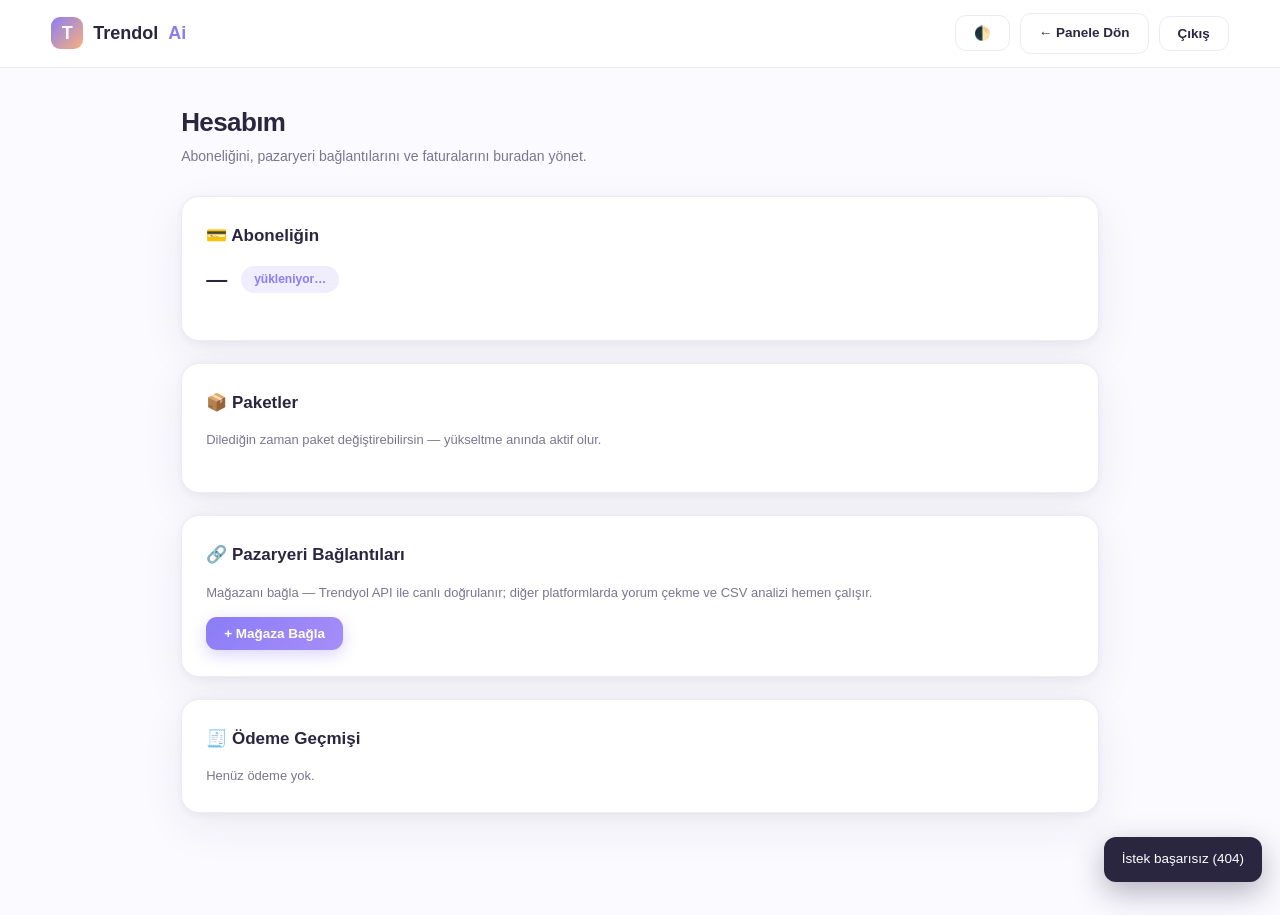
==== app/static/account.html @ 04e5316f "1.0.0 Demo" ====
<!DOCTYPE html>
<html lang="tr">
<head>
<meta charset="UTF-8">
<meta name="viewport" content="width=device-width, initial-scale=1">
<title>TrendolAi — Hesabım</title>
<script>
  (function () {
    const t = localStorage.getItem('theme') || (matchMedia('(prefers-color-scheme: dark)').matches ? 'dark' : 'light');
    document.documentElement.dataset.theme = t;
  })();
  function toggleTheme() {
    const h = document.documentElement;
    h.dataset.theme = h.dataset.theme === 'dark' ? 'light' : 'dark';
    localStorage.setItem('theme', h.dataset.theme);
  }
</script>
<style>
  :root {
    --ink: #2b2640; --muted: #7b7690; --lilac: #8b7cf6; --lilac-soft: #f0edfe;
    --peach: #f9b17c; --peach-soft: #fdf1e7; --sky-soft: #eaf4fd; --rose-soft: #fdeaf1;
    --border: #edeaf5; --ok: #2f9e6e;
    --bg: #fbfaff; --card: #ffffff; --card2: #faf9ff; --line-soft: #f5f3fb;
    --navbg: rgba(255,255,255,.9);
    --shadow: 0 2px 8px rgba(43,38,64,.05), 0 14px 44px rgba(43,38,64,.07);
  }
  html[data-theme="dark"] {
    --ink: #ebe8f7; --muted: #9a94b8; --lilac: #9d8ffa; --lilac-soft: #2b2547;
    --peach: #f9b17c; --peach-soft: #38291e; --sky-soft: #1c2a3a; --rose-soft: #35202c;
    --border: #2d2749; --ok: #4ec78f;
    --bg: #131020; --card: #1c1832; --card2: #221d3c; --line-soft: #262041;
    --navbg: rgba(19,16,32,.9);
    --shadow: 0 2px 8px rgba(0,0,0,.25), 0 14px 44px rgba(0,0,0,.35);
  }
  * { box-sizing: border-box; margin: 0; padding: 0; }
  body { font-family: -apple-system, "Segoe UI", Roboto, "Helvetica Neue", sans-serif; background: var(--bg); color: var(--ink); line-height: 1.55; }
  nav {
    position: sticky; top: 0; z-index: 40; display: flex; align-items: center; gap: 18px;
    padding: 13px 4vw; background: var(--navbg); backdrop-filter: blur(12px); border-bottom: 1px solid var(--border);
  }
  .brand { display: flex; align-items: center; gap: 10px; font-weight: 800; font-size: 18px; text-decoration: none; color: var(--ink); }
  .brand .mark { width: 32px; height: 32px; border-radius: 9px; background: linear-gradient(135deg, var(--lilac), var(--peach)); display: flex; align-items: center; justify-content: center; color: #fff; font-weight: 900; }
  .brand em { font-style: normal; color: var(--lilac); }
  nav .sp { margin-left: auto; display: flex; gap: 10px; align-items: center; }
  .btn {
    display: inline-block; border: 0; cursor: pointer; text-decoration: none; text-align: center;
    border-radius: 11px; font-weight: 700; font-size: 13.5px; padding: 9px 18px; transition: transform .2s, box-shadow .2s;
  }
  .btn:hover { transform: scale(1.04); }
  .btn.primary { background: linear-gradient(135deg, var(--lilac), #a58ef8); color: #fff; box-shadow: 0 5px 16px rgba(139,124,246,.32); }
  .btn.ghost { background: var(--card); color: var(--ink); border: 1.5px solid var(--border); }
  .btn.danger { background: var(--card); color: #c0355f; border: 1.5px solid #f3cede; }
  .btn.sm { padding: 6px 13px; font-size: 12.5px; border-radius: 9px; }
  .btn:disabled { opacity: .55; cursor: default; transform: none !important; }
  .wrap { max-width: 1020px; margin: 0 auto; padding: 34px 4vw 80px; }
  h1 { font-size: 26px; letter-spacing: -.6px; margin-bottom: 4px; }
  .lead { color: var(--muted); font-size: 14px; margin-bottom: 28px; }
  .card { background: var(--card); border: 1px solid var(--border); border-radius: 18px; padding: 26px 24px; box-shadow: var(--shadow); margin-bottom: 22px; }
  .card h2 { font-size: 17px; margin-bottom: 14px; display: flex; align-items: center; gap: 8px; }
  .muted { color: var(--muted); font-size: 13px; }
  /* mevcut plan */
  .planbar { display: flex; align-items: center; gap: 14px; flex-wrap: wrap; }
  .planname { font-size: 21px; font-weight: 800; }
  .pill { border-radius: 999px; padding: 4px 13px; font-size: 12px; font-weight: 700; background: var(--lilac-soft); color: var(--lilac); }
  .pill.warn { background: var(--peach-soft); color: #c07a33; }
  .usage { margin-top: 18px; display: grid; grid-template-columns: repeat(auto-fill, minmax(200px, 1fr)); gap: 14px; }
  .u { background: var(--card2); border: 1px solid var(--border); border-radius: 13px; padding: 12px 14px; }
  .u .lbl { font-size: 12px; font-weight: 700; color: var(--muted); }
  .u .val { font-size: 15px; font-weight: 800; margin: 2px 0 7px; }
  .bar { height: 7px; border-radius: 99px; background: var(--lilac-soft); overflow: hidden; }
  .bar i { display: block; height: 100%; border-radius: 99px; background: linear-gradient(90deg, var(--lilac), var(--peach)); }
  /* plan grid */
  .plans { display: grid; grid-template-columns: repeat(auto-fit, minmax(210px, 1fr)); gap: 14px; }
  .plan { border: 1.5px solid var(--border); border-radius: 15px; padding: 20px 17px; display: flex; flex-direction: column; background: var(--card); position: relative; }
  .plan.hot { border-color: var(--lilac); }
  .plan.hot::before { content: "En popüler"; position: absolute; top: -11px; left: 14px; background: linear-gradient(135deg, var(--lilac), #a58ef8); color: #fff; font-size: 10.5px; font-weight: 700; padding: 3px 12px; border-radius: 999px; }
  .plan h3 { font-size: 14.5px; }
  .plan .price { font-size: 25px; font-weight: 800; margin: 6px 0 0; }
  .plan .per { font-size: 11.5px; color: var(--muted); margin-bottom: 12px; }
  .plan ul { list-style: none; flex: 1; margin-bottom: 14px; }
  .plan li { font-size: 12.3px; color: var(--muted); padding: 3.5px 0; display: flex; gap: 6px; }
  .plan li::before { content: "✓"; color: var(--lilac); font-weight: 800; }
  /* bağlantılar */
  .conn { display: flex; align-items: center; gap: 14px; border: 1px solid var(--border); border-radius: 14px; padding: 14px 16px; margin-bottom: 10px; flex-wrap: wrap; }
  .conn .logo { width: 40px; height: 40px; border-radius: 11px; display: flex; align-items: center; justify-content: center; font-weight: 900; font-size: 16px; color: #fff; }
  .conn .nm { font-weight: 800; font-size: 14.5px; }
  .conn .st { font-size: 12px; font-weight: 700; }
  .st.active { color: var(--ok); } .st.error { color: #c0355f; } .st.unverified { color: #c07a33; }
  .conn .acts { margin-left: auto; display: flex; gap: 8px; }
  label { display: block; font-size: 12.5px; font-weight: 700; margin: 12px 0 5px; }
  input, select { width: 100%; padding: 10px 13px; border: 1.5px solid var(--border); border-radius: 10px; font-size: 14px; outline: none; background: var(--card2); color: var(--ink); }
  input:focus, select:focus { border-color: var(--lilac); }
  table { width: 100%; border-collapse: collapse; font-size: 13px; }
  th { text-align: left; color: var(--muted); font-size: 11.5px; text-transform: uppercase; letter-spacing: .4px; padding: 8px 10px; border-bottom: 1px solid var(--border); }
  td { padding: 10px; border-bottom: 1px solid var(--line-soft); }
  /* modal */
  .overlay { position: fixed; inset: 0; background: rgba(43,38,64,.4); backdrop-filter: blur(3px); display: none; align-items: center; justify-content: center; z-index: 100; padding: 4vw; }
  .overlay.on { display: flex; }
  .modal { width: min(430px, 94vw); background: var(--card); border-radius: 20px; padding: 28px 26px; box-shadow: 0 24px 80px rgba(43,38,64,.3); max-height: 90vh; overflow: auto; }
  .modal h2 { font-size: 18px; margin-bottom: 4px; }
  .row2 { display: grid; grid-template-columns: 1fr 1fr; gap: 12px; }
  .note { background: var(--sky-soft); border-radius: 10px; padding: 10px 13px; font-size: 12.5px; margin-top: 14px; }
  .err { display: none; background: var(--rose-soft); color: #b3305f; border-radius: 10px; padding: 10px 13px; font-size: 13px; margin-top: 12px; }
  #toasts { position: fixed; right: 18px; bottom: 18px; display: flex; flex-direction: column; gap: 10px; z-index: 200; }
  .toast { background: #2b2640; color: #fff; border-radius: 12px; padding: 12px 18px; font-size: 13.5px; box-shadow: 0 10px 30px rgba(43,38,64,.35); max-width: 340px; }
  .toast.ok { background: #226649; }
</style>
</head>
<body>

<nav>
  <a href="/" class="brand"><span class="mark">T</span>Trendol<em>Ai</em></a>
  <div class="sp">
    <button class="btn ghost" onclick="toggleTheme()" title="Tema değiştir">🌓</button>
    <a class="btn ghost" href="/panel">← Panele Dön</a>
    <button class="btn ghost" onclick="logout()">Çıkış</button>
  </div>
</nav>

<div class="wrap">
  <h1 id="hello">Hesabım</h1>
  <p class="lead" id="helloSub">Aboneliğini, pazaryeri bağlantılarını ve faturalarını buradan yönet.</p>

  <div class="card" id="subCard">
    <h2>💳 Aboneliğin</h2>
    <div class="planbar">
      <span class="planname" id="curPlanName">—</span>
      <span class="pill" id="curPlanPill">yükleniyor…</span>
      <span class="muted" id="renewInfo"></span>
      <span style="margin-left:auto"><button class="btn danger sm" id="cancelBtn" style="display:none" onclick="cancelSub()">Aboneliği İptal Et</button></span>
    </div>
    <div class="usage" id="usage"></div>
  </div>

  <div class="card">
    <h2>📦 Paketler</h2>
    <p class="muted" style="margin-bottom:16px">Dilediğin zaman paket değiştirebilirsin — yükseltme anında aktif olur.</p>
    <div class="plans" id="planGrid"></div>
  </div>

  <div class="card">
    <h2>🔗 Pazaryeri Bağlantıları</h2>
    <p class="muted" style="margin-bottom:14px">Mağazanı bağla — Trendyol API ile canlı doğrulanır; diğer platformlarda yorum çekme ve CSV analizi hemen çalışır.</p>
    <div id="connList"></div>
    <button class="btn primary" onclick="openConnModal()">+ Mağaza Bağla</button>
  </div>

  <div class="card">
    <h2>🧾 Ödeme Geçmişi</h2>
    <div id="invoiceWrap"><p class="muted">Henüz ödeme yok.</p></div>
  </div>
</div>

<!-- Ödeme modalı -->
<div class="overlay" id="payOverlay">
  <div class="modal">
    <h2 id="payTitle">Pakete Geç</h2>
    <p class="muted" id="paySub"></p>
    <label>Kart üzerindeki isim</label>
    <input id="c_holder" placeholder="AD SOYAD">
    <label>Kart numarası</label>
    <input id="c_number" placeholder="4242 4242 4242 4242" inputmode="numeric" maxlength="23">
    <div class="row2">
      <div><label>Son kullanma (AA/YY)</label><input id="c_exp" placeholder="12/28" maxlength="5"></div>
      <div><label>CVC</label><input id="c_cvc" placeholder="123" maxlength="4" inputmode="numeric"></div>
    </div>
    <div class="note">🔒 Demo ödeme modu: kart doğrulanır ama gerçek para çekilmez. Canlıya geçerken iyzico/Stripe anahtarı bağlanır. Test kartı: 4242 4242 4242 4242</div>
    <div class="err" id="payErr"></div>
    <div style="display:flex; gap:10px; margin-top:18px">
      <button class="btn primary" style="flex:1" id="payBtn" onclick="doCheckout()">Ödemeyi Tamamla</button>
      <button class="btn ghost" onclick="closePay()">Vazgeç</button>
    </div>
  </div>
</div>

<!-- Bağlantı modalı -->
<div class="overlay" id="connOverlay">
  <div class="modal">
    <h2 id="connTitle">Mağaza Bağla</h2>
    <p class="muted">Platformu seç ve entegrasyon bilgilerini gir.</p>
    <label>Platform</label>
    <select id="connPlatform" onchange="renderConnFields()"></select>
    <label>Mağaza etiketi <span style="font-weight:400;color:var(--muted)">(isteğe bağlı)</span></label>
    <input id="connLabel" placeholder="Örn: Ana mağazam">
    <div id="connFields"></div>
    <div class="err" id="connErr"></div>
    <div style="display:flex; gap:10px; margin-top:18px">
      <button class="btn primary" style="flex:1" id="connSaveBtn" onclick="saveConn()">Kaydet ve Doğrula</button>
      <button class="btn ghost" onclick="$('connOverlay').classList.remove('on')">Vazgeç</button>
    </div>
  </div>
</div>

<div id="toasts"></div>

<script>
const $ = id => document.getElementById(id);
function toast(msg, ok = false) {
  const t = document.createElement('div');
  t.className = 'toast' + (ok ? ' ok' : '');
  t.textContent = msg;
  $('toasts').appendChild(t);
  setTimeout(() => t.remove(), 7000);
}
async function api(url, opts) {
  const r = await fetch(url, opts);
  if (r.status === 401) { location.href = '/auth?next=' + encodeURIComponent(location.pathname + location.search); throw new Error('Oturum gerekli'); }
  const data = await r.json().catch(() => ({}));
  if (!r.ok) throw new Error(data.detail || 'İstek başarısız (' + r.status + ')');
  return data;
}
async function logout() { await fetch('/api/auth/logout', { method: 'POST' }); location.href = '/'; }

const METRICS = {
  ai_listing: 'AI ürün ilanı', review_scrape: 'Yorum çekme', insight: 'AI içgörü',
  image_gen: 'Satış görseli', stores: 'Mağaza bağlantısı', ai_answer: 'AI soru cevabı',
};
const PLATFORM_COLORS = { trendyol: '#f27a1a', hepsiburada: '#ff6000', n11: '#5d3ebc', amazon: '#232f3e' };

let me = null, plansData = null, platforms = [], editingConnId = null, checkoutPlan = null;

async function load() {
  me = await api('/api/auth/me');
  $('hello').textContent = 'Merhaba' + (me.full_name ? ', ' + me.full_name.split(' ')[0] : '') + ' 👋';
  $('helloSub').textContent = me.email + (me.company ? ' · ' + me.company : '') + ' — aboneliğini, bağlantılarını ve faturalarını buradan yönet.';
  await Promise.all([loadSub(), loadPlans(), loadConns(), loadInvoices()]);
  const want = new URLSearchParams(location.search).get('checkout');
  if (want && want !== me.plan) openPay(want);
}

async function loadSub() {
  const s = await api('/api/billing/subscription');
  $('curPlanName').textContent = s.plan.name;
  const sub = s.subscription;
  $('curPlanPill').textContent = s.plan.price > 0 ? '₺' + s.plan.price + '/ay' : 'ücretsiz';
  $('cancelBtn').style.display = (sub.plan !== 'free' && sub.status === 'active') ? '' : 'none';
  if (sub.status === 'canceled') {
    $('curPlanPill').className = 'pill warn';
    $('curPlanPill').textContent = 'iptal edildi';
  }
  $('renewInfo').textContent = sub.renews_at
    ? (sub.status === 'canceled' ? 'Şu tarihe kadar aktif: ' : 'Yenileme: ') + new Date(sub.renews_at * 1000).toLocaleDateString('tr-TR')
    : '';
  const u = s.usage || {};
  $('usage').innerHTML = Object.entries(s.limits).map(([k, lim]) => {
    const used = u[k] || 0;
    const pct = lim === -1 ? 0 : Math.min(100, Math.round(used / lim * 100));
    return '<div class="u"><div class="lbl">' + (METRICS[k] || k) + '</div>' +
      '<div class="val">' + used + ' / ' + (lim === -1 ? '∞' : lim) + '</div>' +
      '<div class="bar"><i style="width:' + (lim === -1 ? 4 : pct) + '%"></i></div></div>';
  }).join('');
}

async function loadPlans() {
  plansData = await api('/api/billing/plans');
  $('planGrid').innerHTML = plansData.plans.map(p => {
    const cur = me.plan === p.key;
    return '<div class="plan' + (p.popular ? ' hot' : '') + '">' +
      '<h3>' + p.name + '</h3>' +
      '<div class="price">' + (p.price ? '₺' + p.price : 'Ücretsiz') + '</div>' +
      '<div class="per">' + (p.price ? 'aylık' : p.tagline) + '</div>' +
      '<ul>' + p.bullets.map(b => '<li>' + b + '</li>').join('') + '</ul>' +
      (cur
        ? '<button class="btn ghost" disabled>Mevcut paketin</button>'
        : '<button class="btn ' + (p.popular ? 'primary' : 'ghost') + '" onclick="openPay(\'' + p.key + '\')">' +
          (p.price ? 'Bu Pakete Geç' : 'Ücretsize Dön') + '</button>') +
      '</div>';
  }).join('');
}

function openPay(planKey) {
  const p = plansData.plans.find(x => x.key === planKey);
  if (!p) return;
  checkoutPlan = planKey;
  if (planKey === 'free') { doCheckout(); return; }
  $('payTitle').textContent = p.name + ' paketine geç';
  $('paySub').textContent = '₺' + p.price + '/ay — ' + p.tagline;
  $('payErr').style.display = 'none';
  $('payOverlay').classList.add('on');
}
function closePay() { $('payOverlay').classList.remove('on'); }

$('c_number').addEventListener('input', e => {
  e.target.value = e.target.value.replace(/[^\d]/g, '').slice(0, 19).replace(/(\d{4})(?=\d)/g, '$1 ');
});
$('c_exp').addEventListener('input', e => {
  let v = e.target.value.replace(/[^\d]/g, '').slice(0, 4);
  e.target.value = v.length > 2 ? v.slice(0, 2) + '/' + v.slice(2) : v;
});

async function doCheckout() {
  const body = { plan: checkoutPlan };
  if (checkoutPlan !== 'free') {
    const [mm, yy] = $('c_exp').value.split('/');
    body.card = {
      number: $('c_number').value, holder: $('c_holder').value,
      exp_month: parseInt(mm || '0', 10), exp_year: 2000 + parseInt(yy || '0', 10),
      cvc: $('c_cvc').value,
    };
  }
  $('payBtn') && ($('payBtn').disabled = true);
  try {
    const r = await api('/api/billing/checkout', {
      method: 'POST', headers: { 'Content-Type': 'application/json' }, body: JSON.stringify(body),
    });
    closePay();
    toast(r.message, true);
    me = await api('/api/auth/me');
    history.replaceState(null, '', '/account');
    await Promise.all([loadSub(), loadPlans(), loadInvoices()]);
  } catch (e) {
    if ($('payOverlay').classList.contains('on')) { $('payErr').textContent = e.message; $('payErr').style.display = 'block'; }
    else toast(e.message);
  } finally { $('payBtn').disabled = false; }
}

async function cancelSub() {
  if (!confirm('Aboneliği iptal etmek istediğine emin misin? Dönem sonuna kadar paketin aktif kalır.')) return;
  try { const r = await api('/api/billing/cancel', { method: 'POST' }); toast(r.message, true); await loadSub(); }
  catch (e) { toast(e.message); }
}

// ---- bağlantılar ----
async function loadConns() {
  const [conns, plats] = await Promise.all([api('/api/connections'), platforms.length ? platforms : api('/api/connections/platforms')]);
  platforms = plats;
  $('connList').innerHTML = conns.length ? conns.map(c => {
    const stTxt = { active: '● bağlı', error: '● hata', unverified: '● doğrulanmadı' }[c.status] || c.status;
    return '<div class="conn">' +
      '<div class="logo" style="background:' + (PLATFORM_COLORS[c.platform] || '#8b7cf6') + '">' + c.platform_name[0] + '</div>' +
      '<div><div class="nm">' + c.platform_name + (c.label ? ' · ' + c.label : '') + '</div>' +
      '<div class="st ' + c.status + '">' + stTxt + '</div>' +
      '<div class="muted" style="font-size:11.5px">' + c.capabilities.join(' · ') + '</div></div>' +
      '<div class="acts">' +
      '<button class="btn ghost sm" onclick="testConn(\'' + c.id + '\')">Test Et</button>' +
      '<button class="btn ghost sm" onclick="openConnModal(\'' + c.id + '\')">Düzenle</button>' +
      '<button class="btn danger sm" onclick="delConn(\'' + c.id + '\')">Sil</button>' +
      '</div></div>';
  }).join('') : '<p class="muted" style="margin-bottom:12px">Henüz bağlı mağaza yok.</p>';
  window._conns = conns;
}

function openConnModal(id) {
  editingConnId = id || null;
  $('connErr').style.display = 'none';
  $('connTitle').textContent = id ? 'Bağlantıyı Düzenle' : 'Mağaza Bağla';
  const cur = id ? window._conns.find(c => c.id === id) : null;
  $('connPlatform').innerHTML = platforms.map(p =>
    '<option value="' + p.key + '"' + (cur && cur.platform === p.key ? ' selected' : '') + '>' + p.name + '</option>').join('');
  $('connPlatform').disabled = !!id;
  $('connLabel').value = cur ? cur.label : '';
  renderConnFields(cur);
  $('connOverlay').classList.add('on');
}

function renderConnFields(cur) {
  const key = $('connPlatform').value;
  const p = platforms.find(x => x.key === key);
  cur = cur && cur.platform === key ? cur : (editingConnId ? window._conns.find(c => c.id === editingConnId) : null);
  $('connFields').innerHTML = p.fields.map(f =>
    '<label>' + f.label + (f.required ? '' : ' <span style="font-weight:400;color:var(--muted)">(isteğe bağlı)</span>') + '</label>' +
    '<input data-credkey="' + f.key + '" value="' + ((cur && cur.credentials[f.key]) || '') + '"' +
    (f.key === 'env' ? ' placeholder="prod"' : '') + '>').join('');
}

async function saveConn() {
  const creds = {};
  document.querySelectorAll('#connFields input').forEach(i => { creds[i.dataset.credkey] = i.value.trim(); });
  const body = { platform: $('connPlatform').value, label: $('connLabel').value, credentials: creds };
  $('connSaveBtn').disabled = true;
  try {
    const r = await api(editingConnId ? '/api/connections/' + editingConnId : '/api/connections', {
      method: editingConnId ? 'PUT' : 'POST',
      headers: { 'Content-Type': 'application/json' }, body: JSON.stringify(body),
    });
    $('connOverlay').classList.remove('on');
    toast(r.message, r.connection.status === 'active');
    await loadConns();
  } catch (e) { $('connErr').textContent = e.message; $('connErr').style.display = 'block'; }
  finally { $('connSaveBtn').disabled = false; }
}

async function testConn(id) {
  try { const r = await api('/api/connections/' + id + '/test', { method: 'POST' }); toast(r.message, r.status === 'active'); await loadConns(); }
  catch (e) { toast(e.message); }
}
async function delConn(id) {
  if (!confirm('Bu mağaza bağlantısını silmek istediğine emin misin?')) return;
  try { await api('/api/connections/' + id, { method: 'DELETE' }); toast('Bağlantı silindi.', true); await loadConns(); }
  catch (e) { toast(e.message); }
}

async function loadInvoices() {
  const inv = await api('/api/billing/invoices');
  if (!inv.length) return;
  $('invoiceWrap').innerHTML = '<table><tr><th>Tarih</th><th>Paket</th><th>Tutar</th><th>Kart</th><th>Durum</th></tr>' +
    inv.map(i => '<tr><td>' + new Date(i.created_at * 1000).toLocaleDateString('tr-TR') + '</td>' +
      '<td>' + i.plan_name + '</td><td>₺' + i.amount + '</td>' +
      '<td>**** ' + i.card_last4 + '</td><td>' + (i.status === 'paid' ? '✅ ödendi' : i.status) +
      (i.provider === 'demo' ? ' <span class="muted">(demo)</span>' : '') + '</td></tr>').join('') + '</table>';
}

load().catch(e => toast(e.message));
</script>
</body>
</html>
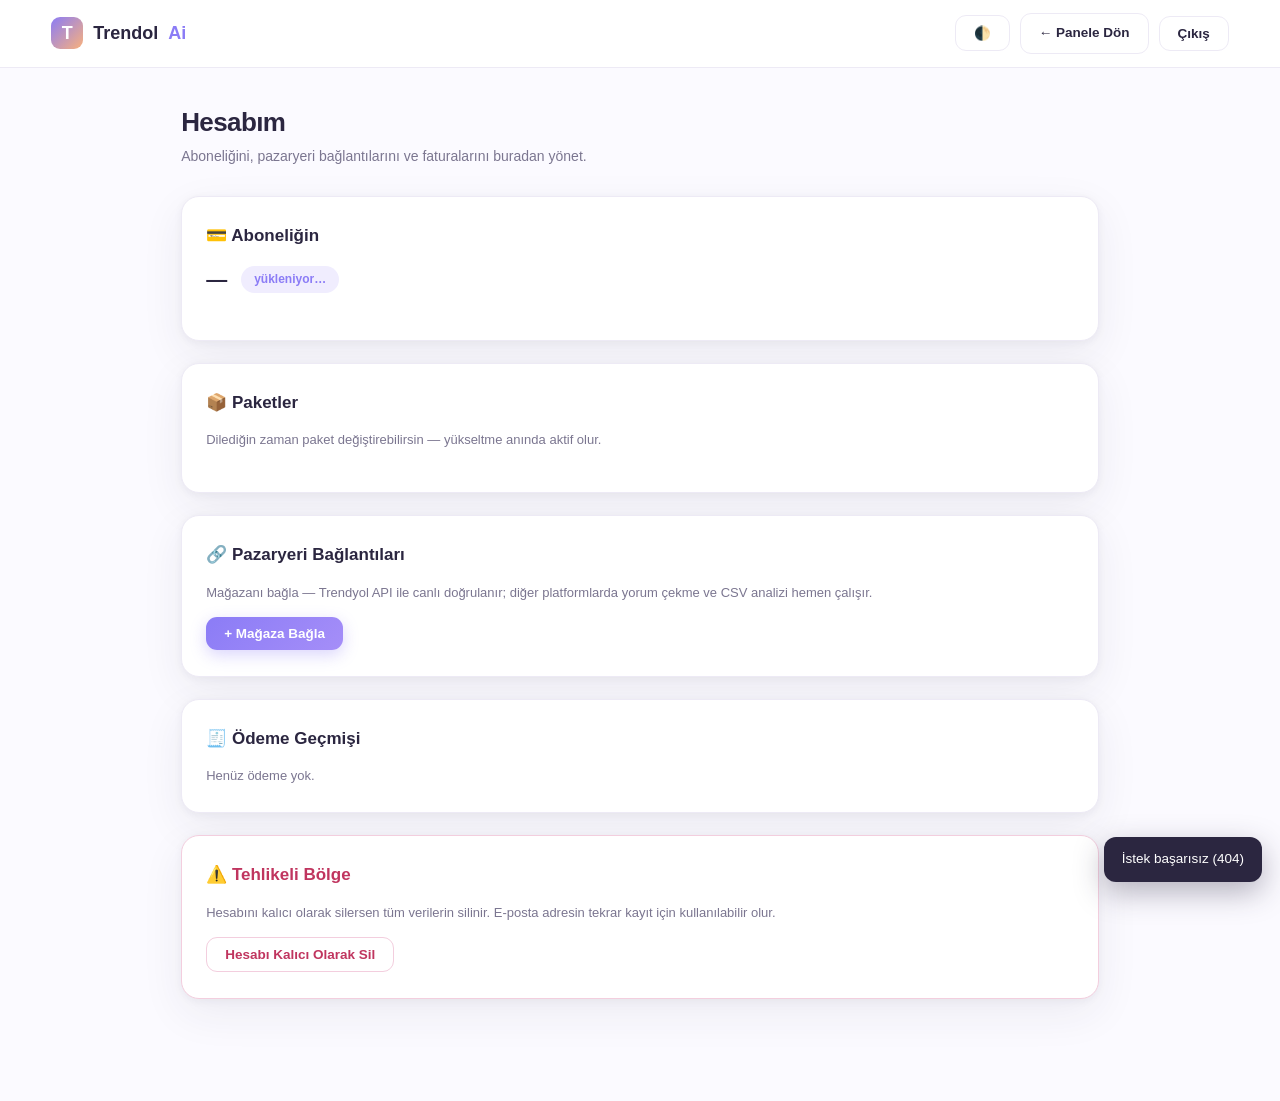
==== commit 6b256e69: "E-posta doğrulama, destek, depo ve çoklu fotoğraf AI ilanı. 5 haneli e-posta kodu, destek formu, 6 f" ====
--- a/app/static/account.html
+++ b/app/static/account.html
@@ -149,6 +149,12 @@
     <h2>🧾 Ödeme Geçmişi</h2>
     <div id="invoiceWrap"><p class="muted">Henüz ödeme yok.</p></div>
   </div>
+
+  <div class="card" style="border-color:#f3cede">
+    <h2 style="color:#c0355f">⚠️ Tehlikeli Bölge</h2>
+    <p class="muted" style="margin-bottom:14px">Hesabını kalıcı olarak silersen tüm verilerin silinir. E-posta adresin tekrar kayıt için kullanılabilir olur.</p>
+    <button class="btn danger" onclick="openDeleteStep1()">Hesabı Kalıcı Olarak Sil</button>
+  </div>
 </div>
 
 <!-- Ödeme modalı -->
@@ -193,6 +199,8 @@
 
 <div id="toasts"></div>
 
+<div class="overlay" id="delOverlay"><div class="modal" id="delModal"></div></div>
+
 <script>
 const $ = id => document.getElementById(id);
 function toast(msg, ok = false) {
@@ -206,6 +214,7 @@
   const r = await fetch(url, opts);
   if (r.status === 401) { location.href = '/auth?next=' + encodeURIComponent(location.pathname + location.search); throw new Error('Oturum gerekli'); }
   const data = await r.json().catch(() => ({}));
+  if (r.status === 403 && data.code === 'email_not_verified') { location.href = '/auth/verify-pending'; throw new Error('E-posta doğrulaması gerekli'); }
   if (!r.ok) throw new Error(data.detail || 'İstek başarısız (' + r.status + ')');
   return data;
 }
@@ -221,6 +230,7 @@
 
 async function load() {
   me = await api('/api/auth/me');
+  if (!me.email_verified) { location.href = '/auth/verify-pending'; return; }
   $('hello').textContent = 'Merhaba' + (me.full_name ? ', ' + me.full_name.split(' ')[0] : '') + ' 👋';
   $('helloSub').textContent = me.email + (me.company ? ' · ' + me.company : '') + ' — aboneliğini, bağlantılarını ve faturalarını buradan yönet.';
   await Promise.all([loadSub(), loadPlans(), loadConns(), loadInvoices()]);
@@ -401,6 +411,25 @@
 }
 
 load().catch(e => toast(e.message));
+
+function openDeleteStep1() {
+  $('delModal').innerHTML = '<h2>Hesabı silmek istiyor musun?</h2><p class="muted">Bu işlem geri alınamaz. E-posta adresin tekrar kayıt için kullanılabilir olur.</p><div style="display:flex;gap:10px;margin-top:18px"><button class="btn danger" style="flex:1" onclick="openDeleteStep2()">Evet, devam et</button><button class="btn ghost" onclick="closeDelete()">Vazgeç</button></div>';
+  $('delOverlay').classList.add('on');
+}
+function openDeleteStep2() {
+  $('delModal').innerHTML = '<h2>Son onay</h2><p class="muted">Parolanı gir ve <strong>HESABIMI SIL</strong> yaz.</p><label>Parola</label><input type="password" id="delPass"><label>Onay (HESABIMI SIL)</label><input type="text" id="delConfirm" placeholder="HESABIMI SIL"><div class="err" id="delErr"></div><div style="display:flex;gap:10px;margin-top:18px"><button class="btn danger" style="flex:1" id="delBtn" onclick="doDeleteAccount()">Hesabı Kalıcı Sil</button><button class="btn ghost" onclick="closeDelete()">Vazgeç</button></div>';
+}
+function closeDelete() { $('delOverlay').classList.remove('on'); }
+async function doDeleteAccount() {
+  $('delErr').style.display = 'none'; $('delBtn').disabled = true;
+  try {
+    const r = await fetch('/api/auth/delete-account', { method: 'POST', headers: { 'Content-Type': 'application/json' }, body: JSON.stringify({ password: $('delPass').value, confirm: $('delConfirm').value.trim() }) });
+    const data = await r.json().catch(() => ({}));
+    if (!r.ok) throw new Error(data.detail || 'Silinemedi');
+    toast(data.message || 'Hesap silindi.', true);
+    setTimeout(() => location.href = '/auth?mode=register', 1200);
+  } catch (e) { $('delErr').textContent = e.message; $('delErr').style.display = 'block'; $('delBtn').disabled = false; }
+}
 </script>
 </body>
 </html>
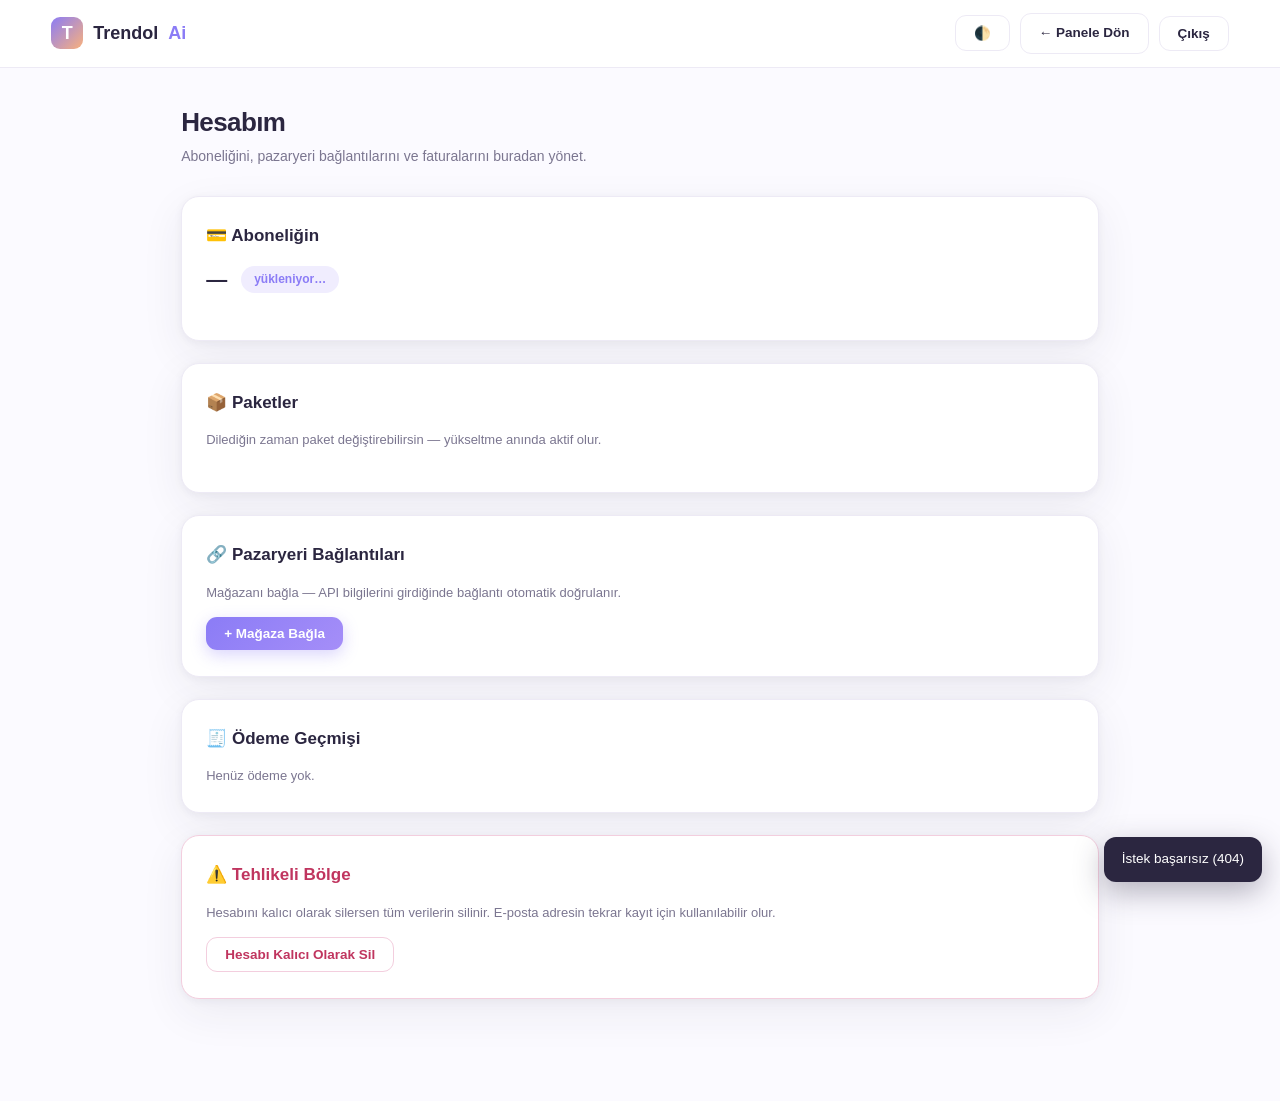
==== commit d2136edf: "hata duzeltmeleri" ====
--- a/app/static/account.html
+++ b/app/static/account.html
@@ -140,7 +140,7 @@
 
   <div class="card">
     <h2>🔗 Pazaryeri Bağlantıları</h2>
-    <p class="muted" style="margin-bottom:14px">Mağazanı bağla — Trendyol API ile canlı doğrulanır; diğer platformlarda yorum çekme ve CSV analizi hemen çalışır.</p>
+    <p class="muted" style="margin-bottom:14px">Mağazanı bağla — API bilgilerini girdiğinde bağlantı otomatik doğrulanır.</p>
     <div id="connList"></div>
     <button class="btn primary" onclick="openConnModal()">+ Mağaza Bağla</button>
   </div>
@@ -170,7 +170,7 @@
       <div><label>Son kullanma (AA/YY)</label><input id="c_exp" placeholder="12/28" maxlength="5"></div>
       <div><label>CVC</label><input id="c_cvc" placeholder="123" maxlength="4" inputmode="numeric"></div>
     </div>
-    <div class="note">🔒 Demo ödeme modu: kart doğrulanır ama gerçek para çekilmez. Canlıya geçerken iyzico/Stripe anahtarı bağlanır. Test kartı: 4242 4242 4242 4242</div>
+    <div class="note">🔒 Deneme ödeme modu: kart bilgileriniz doğrulanır ama gerçek tahsilat yapılmaz. Güvenli ödeme altyapısı canlıya geçişte devreye alınır. Test kartı: 4242 4242 4242 4242</div>
     <div class="err" id="payErr"></div>
     <div style="display:flex; gap:10px; margin-top:18px">
       <button class="btn primary" style="flex:1" id="payBtn" onclick="doCheckout()">Ödemeyi Tamamla</button>
@@ -203,6 +203,8 @@
 
 <script>
 const $ = id => document.getElementById(id);
+function esc(s) { const d = document.createElement('div'); d.textContent = s == null ? '' : String(s); return d.innerHTML; }
+function escAttr(s) { return esc(s).replace(/"/g, '&quot;'); }
 function toast(msg, ok = false) {
   const t = document.createElement('div');
   t.className = 'toast' + (ok ? ' ok' : '');
@@ -335,12 +337,12 @@
   const [conns, plats] = await Promise.all([api('/api/connections'), platforms.length ? platforms : api('/api/connections/platforms')]);
   platforms = plats;
   $('connList').innerHTML = conns.length ? conns.map(c => {
-    const stTxt = { active: '● bağlı', error: '● hata', unverified: '● doğrulanmadı' }[c.status] || c.status;
+    const stTxt = { active: '● bağlı', error: '● hata', unverified: '● doğrulanmadı' }[c.status] || esc(c.status);
     return '<div class="conn">' +
-      '<div class="logo" style="background:' + (PLATFORM_COLORS[c.platform] || '#8b7cf6') + '">' + c.platform_name[0] + '</div>' +
-      '<div><div class="nm">' + c.platform_name + (c.label ? ' · ' + c.label : '') + '</div>' +
-      '<div class="st ' + c.status + '">' + stTxt + '</div>' +
-      '<div class="muted" style="font-size:11.5px">' + c.capabilities.join(' · ') + '</div></div>' +
+      '<div class="logo" style="background:' + (PLATFORM_COLORS[c.platform] || '#8b7cf6') + '">' + esc((c.platform_name || '?')[0]) + '</div>' +
+      '<div><div class="nm">' + esc(c.platform_name) + (c.label ? ' · ' + esc(c.label) : '') + '</div>' +
+      '<div class="st ' + esc(c.status) + '">' + stTxt + '</div>' +
+      '<div class="muted" style="font-size:11.5px">' + (c.capabilities || []).map(esc).join(' · ') + '</div></div>' +
       '<div class="acts">' +
       '<button class="btn ghost sm" onclick="testConn(\'' + c.id + '\')">Test Et</button>' +
       '<button class="btn ghost sm" onclick="openConnModal(\'' + c.id + '\')">Düzenle</button>' +
@@ -366,16 +368,33 @@
 function renderConnFields(cur) {
   const key = $('connPlatform').value;
   const p = platforms.find(x => x.key === key);
-  cur = cur && cur.platform === key ? cur : (editingConnId ? window._conns.find(c => c.id === editingConnId) : null);
-  $('connFields').innerHTML = p.fields.map(f =>
-    '<label>' + f.label + (f.required ? '' : ' <span style="font-weight:400;color:var(--muted)">(isteğe bağlı)</span>') + '</label>' +
-    '<input data-credkey="' + f.key + '" value="' + ((cur && cur.credentials[f.key]) || '') + '"' +
-    (f.key === 'env' ? ' placeholder="prod"' : '') + '>').join('');
+  if (!p || !Array.isArray(p.fields)) {
+    $('connFields').innerHTML = '<p class="muted">Bu platform için ek bilgi gerekmiyor.</p>';
+    return;
+  }
+  cur = cur && cur.platform === key ? cur : (editingConnId ? (window._conns || []).find(c => c.id === editingConnId) : null);
+  $('connFields').innerHTML = p.fields.map(f => {
+    const val = (cur && cur.credentials && cur.credentials[f.key]) || f.default || '';
+    const req = f.required ? '' : ' <span style="font-weight:400;color:var(--muted)">(isteğe bağlı)</span>';
+    const hint = f.hint ? '<div class="muted" style="font-size:12px;margin:-4px 0 10px;line-height:1.45">' + esc(f.hint) + '</div>' : '';
+    if (f.type === 'select' && f.options) {
+      const opts = f.options.map(o =>
+        '<option value="' + escAttr(o.value) + '"' + (String(val || f.default || o.value) === o.value ? ' selected' : '') + '>' + esc(o.label) + '</option>'
+      ).join('');
+      return '<label>' + esc(f.label) + req + '</label>' + hint +
+        '<select data-credkey="' + escAttr(f.key) + '">' + opts + '</select>';
+    }
+    return '<label>' + esc(f.label) + req + '</label>' + hint +
+      '<input data-credkey="' + escAttr(f.key) + '" value="' + escAttr(val) + '"' +
+      (f.key === 'seller_id' ? ' placeholder="Örn: 2738"' : '') + '>';
+  }).join('');
 }
 
 async function saveConn() {
   const creds = {};
-  document.querySelectorAll('#connFields input').forEach(i => { creds[i.dataset.credkey] = i.value.trim(); });
+  document.querySelectorAll('#connFields input, #connFields select').forEach(i => {
+    creds[i.dataset.credkey] = i.value.trim();
+  });
   const body = { platform: $('connPlatform').value, label: $('connLabel').value, credentials: creds };
   $('connSaveBtn').disabled = true;
   try {
@@ -407,7 +426,7 @@
     inv.map(i => '<tr><td>' + new Date(i.created_at * 1000).toLocaleDateString('tr-TR') + '</td>' +
       '<td>' + i.plan_name + '</td><td>₺' + i.amount + '</td>' +
       '<td>**** ' + i.card_last4 + '</td><td>' + (i.status === 'paid' ? '✅ ödendi' : i.status) +
-      (i.provider === 'demo' ? ' <span class="muted">(demo)</span>' : '') + '</td></tr>').join('') + '</table>';
+      (i.provider === 'demo' ? ' <span class="muted">(deneme)</span>' : '') + '</td></tr>').join('') + '</table>';
 }
 
 load().catch(e => toast(e.message));
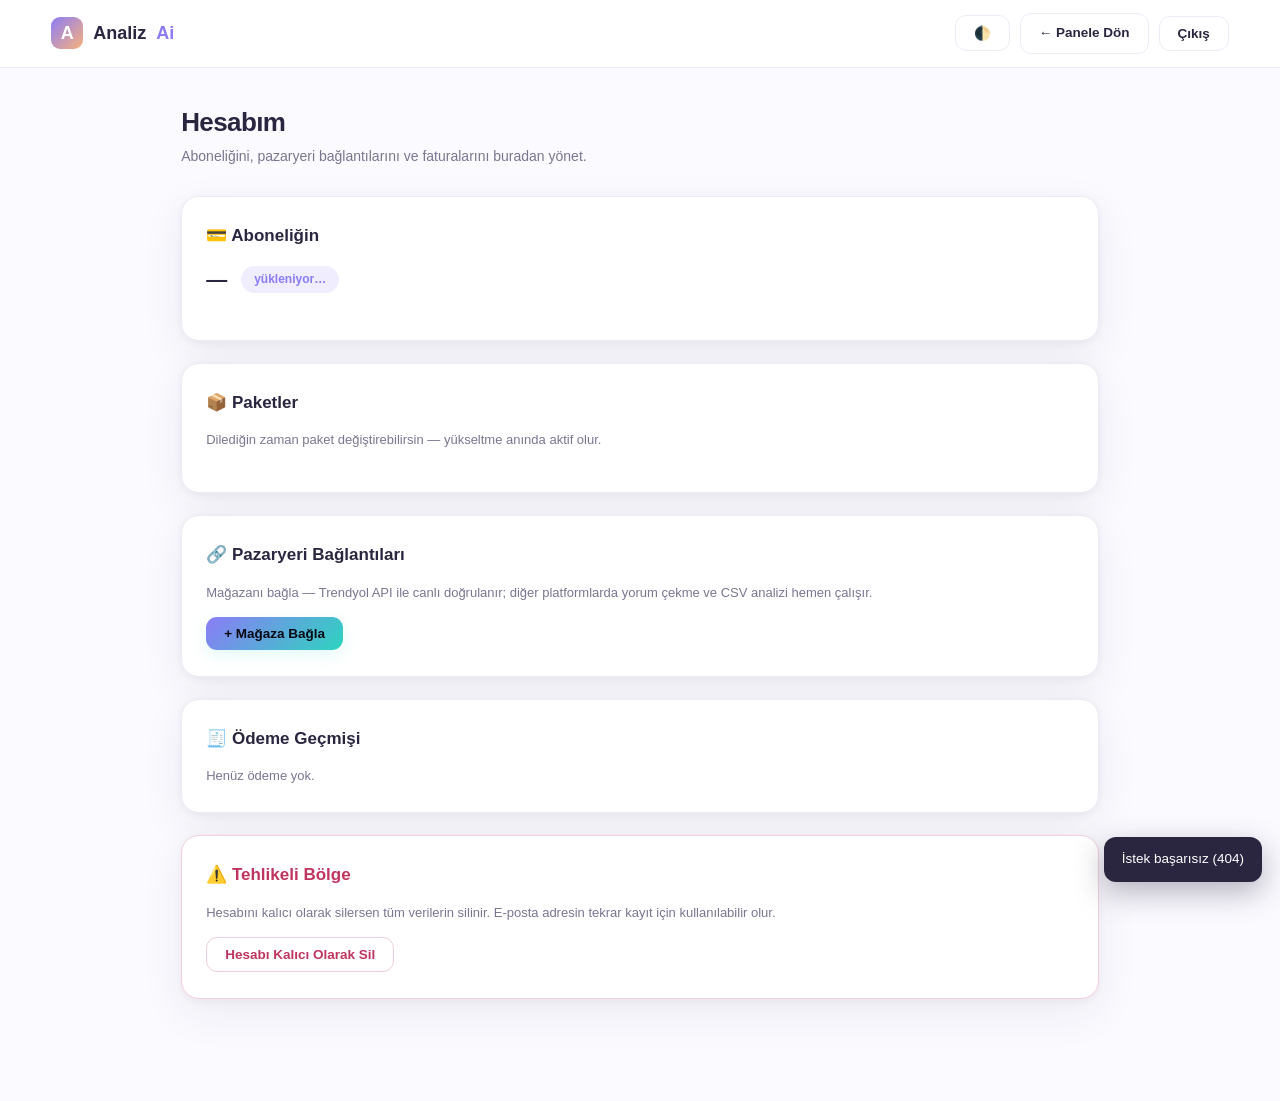
==== commit 35fc05e4: "AnalizAi marka ve UI: global tema, asistan panelleri, dashboard iyileştirmeleri Co-authored-by: Curs" ====
--- a/app/static/account.html
+++ b/app/static/account.html
@@ -3,7 +3,7 @@
 <head>
 <meta charset="UTF-8">
 <meta name="viewport" content="width=device-width, initial-scale=1">
-<title>TrendolAi — Hesabım</title>
+<title>AnalizAi — Hesabım</title>
 <script>
   (function () {
     const t = localStorage.getItem('theme') || (matchMedia('(prefers-color-scheme: dark)').matches ? 'dark' : 'light');
@@ -15,6 +15,7 @@
     localStorage.setItem('theme', h.dataset.theme);
   }
 </script>
+<link rel="stylesheet" href="/static/trendol-theme.css?v=202607074400">
 <style>
   :root {
     --ink: #2b2640; --muted: #7b7690; --lilac: #8b7cf6; --lilac-soft: #f0edfe;
@@ -25,12 +26,22 @@
     --shadow: 0 2px 8px rgba(43,38,64,.05), 0 14px 44px rgba(43,38,64,.07);
   }
   html[data-theme="dark"] {
-    --ink: #ebe8f7; --muted: #9a94b8; --lilac: #9d8ffa; --lilac-soft: #2b2547;
-    --peach: #f9b17c; --peach-soft: #38291e; --sky-soft: #1c2a3a; --rose-soft: #35202c;
-    --border: #2d2749; --ok: #4ec78f;
-    --bg: #131020; --card: #1c1832; --card2: #221d3c; --line-soft: #262041;
-    --navbg: rgba(19,16,32,.9);
-    --shadow: 0 2px 8px rgba(0,0,0,.25), 0 14px 44px rgba(0,0,0,.35);
+    --ink: var(--tl-text, #ece8f8);
+    --muted: var(--tl-muted, #918ba8);
+    --lilac: var(--tl-violet, #a78bfa);
+    --lilac-soft: var(--tl-violet-dim, rgba(120, 100, 220, 0.14));
+    --peach: var(--tl-amber, #f0c27a);
+    --peach-soft: var(--tl-amber-dim, rgba(240, 194, 122, 0.12));
+    --sky-soft: var(--tl-sky-dim, rgba(142, 197, 255, 0.1));
+    --rose-soft: var(--tl-rose-dim, rgba(240, 168, 184, 0.1));
+    --border: var(--tl-border, rgba(110, 95, 180, 0.2));
+    --ok: var(--tl-pos, #5eead4);
+    --bg: var(--tl-bg, #08060f);
+    --card: var(--tl-card, #12101c);
+    --card2: var(--tl-card2, #1a1628);
+    --line-soft: #14101f;
+    --navbg: rgba(8, 6, 15, 0.92);
+    --shadow: 0 2px 8px rgba(0,0,0,.28), 0 14px 44px rgba(0,0,0,.38);
   }
   * { box-sizing: border-box; margin: 0; padding: 0; }
   body { font-family: -apple-system, "Segoe UI", Roboto, "Helvetica Neue", sans-serif; background: var(--bg); color: var(--ink); line-height: 1.55; }
@@ -47,7 +58,7 @@
     border-radius: 11px; font-weight: 700; font-size: 13.5px; padding: 9px 18px; transition: transform .2s, box-shadow .2s;
   }
   .btn:hover { transform: scale(1.04); }
-  .btn.primary { background: linear-gradient(135deg, var(--lilac), #a58ef8); color: #fff; box-shadow: 0 5px 16px rgba(139,124,246,.32); }
+  .btn.primary { background: linear-gradient(135deg, var(--lilac), var(--tl-teal, #2dd4bf)); color: #0a0812; box-shadow: 0 5px 16px rgba(110,231,214,.2); font-weight: 700; }
   .btn.ghost { background: var(--card); color: var(--ink); border: 1.5px solid var(--border); }
   .btn.danger { background: var(--card); color: #c0355f; border: 1.5px solid #f3cede; }
   .btn.sm { padding: 6px 13px; font-size: 12.5px; border-radius: 9px; }
@@ -109,7 +120,7 @@
 <body>
 
 <nav>
-  <a href="/" class="brand"><span class="mark">T</span>Trendol<em>Ai</em></a>
+  <a href="/" class="brand"><span class="mark">A</span>Analiz<em>Ai</em></a>
   <div class="sp">
     <button class="btn ghost" onclick="toggleTheme()" title="Tema değiştir">🌓</button>
     <a class="btn ghost" href="/panel">← Panele Dön</a>
@@ -140,7 +151,7 @@
 
   <div class="card">
     <h2>🔗 Pazaryeri Bağlantıları</h2>
-    <p class="muted" style="margin-bottom:14px">Mağazanı bağla — API bilgilerini girdiğinde bağlantı otomatik doğrulanır.</p>
+    <p class="muted" style="margin-bottom:14px">Mağazanı bağla — Trendyol API ile canlı doğrulanır; diğer platformlarda yorum çekme ve CSV analizi hemen çalışır.</p>
     <div id="connList"></div>
     <button class="btn primary" onclick="openConnModal()">+ Mağaza Bağla</button>
   </div>
@@ -170,7 +181,7 @@
       <div><label>Son kullanma (AA/YY)</label><input id="c_exp" placeholder="12/28" maxlength="5"></div>
       <div><label>CVC</label><input id="c_cvc" placeholder="123" maxlength="4" inputmode="numeric"></div>
     </div>
-    <div class="note">🔒 Deneme ödeme modu: kart bilgileriniz doğrulanır ama gerçek tahsilat yapılmaz. Güvenli ödeme altyapısı canlıya geçişte devreye alınır. Test kartı: 4242 4242 4242 4242</div>
+    <div class="note">🔒 Demo ödeme modu: kart doğrulanır ama gerçek para çekilmez. Canlıya geçerken iyzico/Stripe anahtarı bağlanır. Test kartı: 4242 4242 4242 4242</div>
     <div class="err" id="payErr"></div>
     <div style="display:flex; gap:10px; margin-top:18px">
       <button class="btn primary" style="flex:1" id="payBtn" onclick="doCheckout()">Ödemeyi Tamamla</button>
@@ -203,8 +214,6 @@
 
 <script>
 const $ = id => document.getElementById(id);
-function esc(s) { const d = document.createElement('div'); d.textContent = s == null ? '' : String(s); return d.innerHTML; }
-function escAttr(s) { return esc(s).replace(/"/g, '&quot;'); }
 function toast(msg, ok = false) {
   const t = document.createElement('div');
   t.className = 'toast' + (ok ? ' ok' : '');
@@ -337,12 +346,12 @@
   const [conns, plats] = await Promise.all([api('/api/connections'), platforms.length ? platforms : api('/api/connections/platforms')]);
   platforms = plats;
   $('connList').innerHTML = conns.length ? conns.map(c => {
-    const stTxt = { active: '● bağlı', error: '● hata', unverified: '● doğrulanmadı' }[c.status] || esc(c.status);
+    const stTxt = { active: '● bağlı', error: '● hata', unverified: '● doğrulanmadı' }[c.status] || c.status;
     return '<div class="conn">' +
-      '<div class="logo" style="background:' + (PLATFORM_COLORS[c.platform] || '#8b7cf6') + '">' + esc((c.platform_name || '?')[0]) + '</div>' +
-      '<div><div class="nm">' + esc(c.platform_name) + (c.label ? ' · ' + esc(c.label) : '') + '</div>' +
-      '<div class="st ' + esc(c.status) + '">' + stTxt + '</div>' +
-      '<div class="muted" style="font-size:11.5px">' + (c.capabilities || []).map(esc).join(' · ') + '</div></div>' +
+      '<div class="logo" style="background:' + (PLATFORM_COLORS[c.platform] || '#8b7cf6') + '">' + c.platform_name[0] + '</div>' +
+      '<div><div class="nm">' + c.platform_name + (c.label ? ' · ' + c.label : '') + '</div>' +
+      '<div class="st ' + c.status + '">' + stTxt + '</div>' +
+      '<div class="muted" style="font-size:11.5px">' + c.capabilities.join(' · ') + '</div></div>' +
       '<div class="acts">' +
       '<button class="btn ghost sm" onclick="testConn(\'' + c.id + '\')">Test Et</button>' +
       '<button class="btn ghost sm" onclick="openConnModal(\'' + c.id + '\')">Düzenle</button>' +
@@ -368,33 +377,16 @@
 function renderConnFields(cur) {
   const key = $('connPlatform').value;
   const p = platforms.find(x => x.key === key);
-  if (!p || !Array.isArray(p.fields)) {
-    $('connFields').innerHTML = '<p class="muted">Bu platform için ek bilgi gerekmiyor.</p>';
-    return;
-  }
-  cur = cur && cur.platform === key ? cur : (editingConnId ? (window._conns || []).find(c => c.id === editingConnId) : null);
-  $('connFields').innerHTML = p.fields.map(f => {
-    const val = (cur && cur.credentials && cur.credentials[f.key]) || f.default || '';
-    const req = f.required ? '' : ' <span style="font-weight:400;color:var(--muted)">(isteğe bağlı)</span>';
-    const hint = f.hint ? '<div class="muted" style="font-size:12px;margin:-4px 0 10px;line-height:1.45">' + esc(f.hint) + '</div>' : '';
-    if (f.type === 'select' && f.options) {
-      const opts = f.options.map(o =>
-        '<option value="' + escAttr(o.value) + '"' + (String(val || f.default || o.value) === o.value ? ' selected' : '') + '>' + esc(o.label) + '</option>'
-      ).join('');
-      return '<label>' + esc(f.label) + req + '</label>' + hint +
-        '<select data-credkey="' + escAttr(f.key) + '">' + opts + '</select>';
-    }
-    return '<label>' + esc(f.label) + req + '</label>' + hint +
-      '<input data-credkey="' + escAttr(f.key) + '" value="' + escAttr(val) + '"' +
-      (f.key === 'seller_id' ? ' placeholder="Örn: 2738"' : '') + '>';
-  }).join('');
+  cur = cur && cur.platform === key ? cur : (editingConnId ? window._conns.find(c => c.id === editingConnId) : null);
+  $('connFields').innerHTML = p.fields.map(f =>
+    '<label>' + f.label + (f.required ? '' : ' <span style="font-weight:400;color:var(--muted)">(isteğe bağlı)</span>') + '</label>' +
+    '<input data-credkey="' + f.key + '" value="' + ((cur && cur.credentials[f.key]) || '') + '"' +
+    (f.key === 'env' ? ' placeholder="prod"' : '') + '>').join('');
 }
 
 async function saveConn() {
   const creds = {};
-  document.querySelectorAll('#connFields input, #connFields select').forEach(i => {
-    creds[i.dataset.credkey] = i.value.trim();
-  });
+  document.querySelectorAll('#connFields input').forEach(i => { creds[i.dataset.credkey] = i.value.trim(); });
   const body = { platform: $('connPlatform').value, label: $('connLabel').value, credentials: creds };
   $('connSaveBtn').disabled = true;
   try {
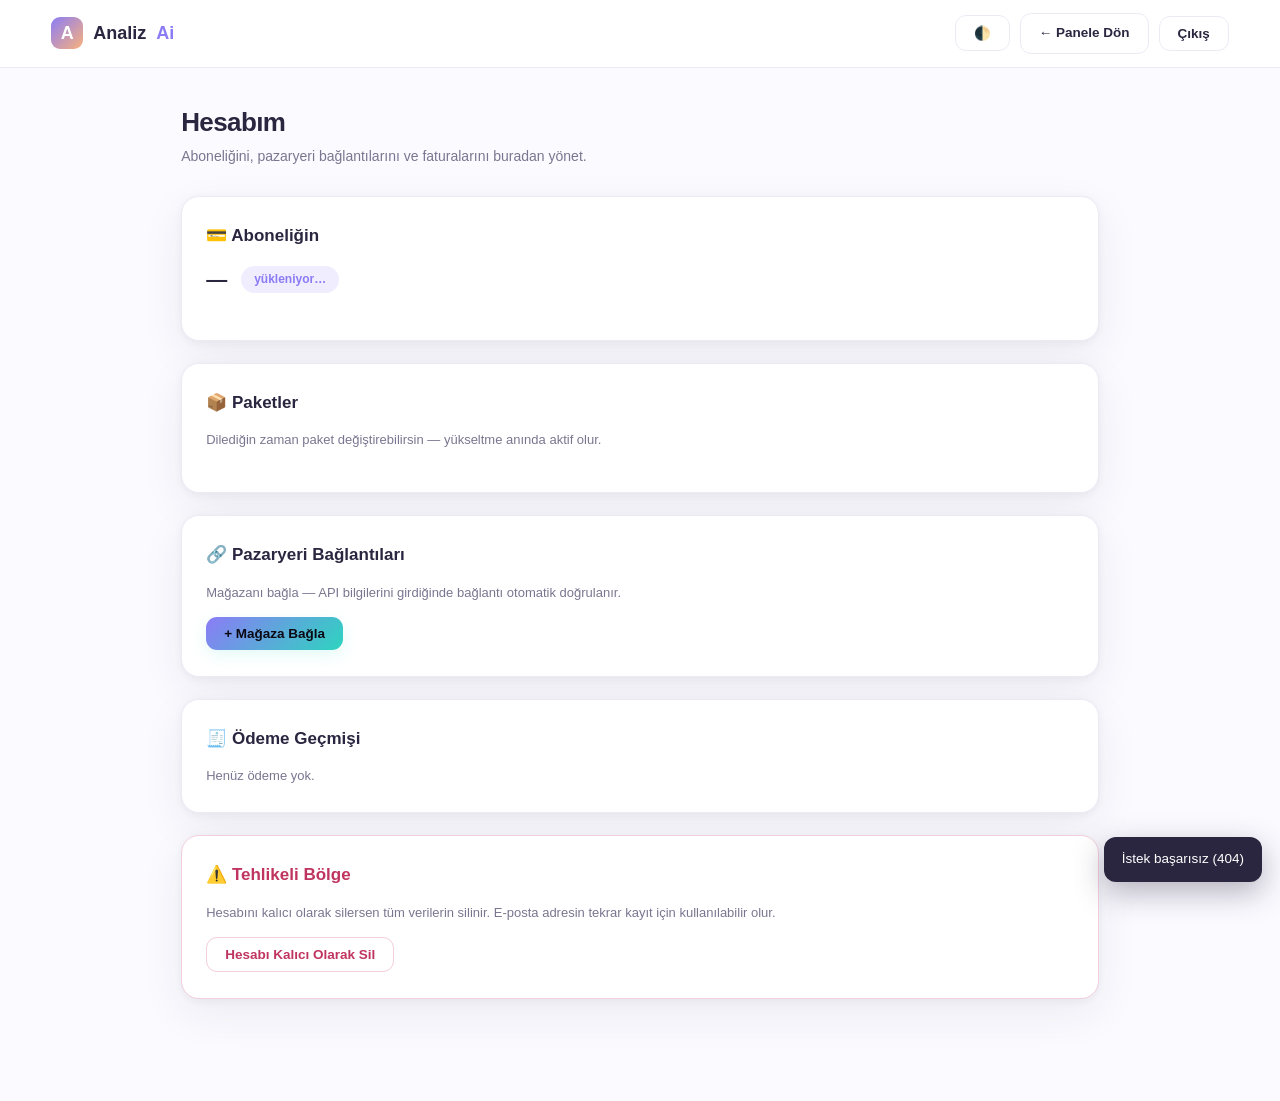
==== commit 646e4e97: "Merge origin/main: paralel overview + AnalizAi UI birlestirildi" ====
--- a/app/static/account.html
+++ b/app/static/account.html
@@ -151,7 +151,7 @@
 
   <div class="card">
     <h2>🔗 Pazaryeri Bağlantıları</h2>
-    <p class="muted" style="margin-bottom:14px">Mağazanı bağla — Trendyol API ile canlı doğrulanır; diğer platformlarda yorum çekme ve CSV analizi hemen çalışır.</p>
+    <p class="muted" style="margin-bottom:14px">Mağazanı bağla — API bilgilerini girdiğinde bağlantı otomatik doğrulanır.</p>
     <div id="connList"></div>
     <button class="btn primary" onclick="openConnModal()">+ Mağaza Bağla</button>
   </div>
@@ -181,7 +181,7 @@
       <div><label>Son kullanma (AA/YY)</label><input id="c_exp" placeholder="12/28" maxlength="5"></div>
       <div><label>CVC</label><input id="c_cvc" placeholder="123" maxlength="4" inputmode="numeric"></div>
     </div>
-    <div class="note">🔒 Demo ödeme modu: kart doğrulanır ama gerçek para çekilmez. Canlıya geçerken iyzico/Stripe anahtarı bağlanır. Test kartı: 4242 4242 4242 4242</div>
+    <div class="note">🔒 Deneme ödeme modu: kart bilgileriniz doğrulanır ama gerçek tahsilat yapılmaz. Güvenli ödeme altyapısı canlıya geçişte devreye alınır. Test kartı: 4242 4242 4242 4242</div>
     <div class="err" id="payErr"></div>
     <div style="display:flex; gap:10px; margin-top:18px">
       <button class="btn primary" style="flex:1" id="payBtn" onclick="doCheckout()">Ödemeyi Tamamla</button>
@@ -214,6 +214,8 @@
 
 <script>
 const $ = id => document.getElementById(id);
+function esc(s) { const d = document.createElement('div'); d.textContent = s == null ? '' : String(s); return d.innerHTML; }
+function escAttr(s) { return esc(s).replace(/"/g, '&quot;'); }
 function toast(msg, ok = false) {
   const t = document.createElement('div');
   t.className = 'toast' + (ok ? ' ok' : '');
@@ -346,12 +348,12 @@
   const [conns, plats] = await Promise.all([api('/api/connections'), platforms.length ? platforms : api('/api/connections/platforms')]);
   platforms = plats;
   $('connList').innerHTML = conns.length ? conns.map(c => {
-    const stTxt = { active: '● bağlı', error: '● hata', unverified: '● doğrulanmadı' }[c.status] || c.status;
+    const stTxt = { active: '● bağlı', error: '● hata', unverified: '● doğrulanmadı' }[c.status] || esc(c.status);
     return '<div class="conn">' +
-      '<div class="logo" style="background:' + (PLATFORM_COLORS[c.platform] || '#8b7cf6') + '">' + c.platform_name[0] + '</div>' +
-      '<div><div class="nm">' + c.platform_name + (c.label ? ' · ' + c.label : '') + '</div>' +
-      '<div class="st ' + c.status + '">' + stTxt + '</div>' +
-      '<div class="muted" style="font-size:11.5px">' + c.capabilities.join(' · ') + '</div></div>' +
+      '<div class="logo" style="background:' + (PLATFORM_COLORS[c.platform] || '#8b7cf6') + '">' + esc((c.platform_name || '?')[0]) + '</div>' +
+      '<div><div class="nm">' + esc(c.platform_name) + (c.label ? ' · ' + esc(c.label) : '') + '</div>' +
+      '<div class="st ' + esc(c.status) + '">' + stTxt + '</div>' +
+      '<div class="muted" style="font-size:11.5px">' + (c.capabilities || []).map(esc).join(' · ') + '</div></div>' +
       '<div class="acts">' +
       '<button class="btn ghost sm" onclick="testConn(\'' + c.id + '\')">Test Et</button>' +
       '<button class="btn ghost sm" onclick="openConnModal(\'' + c.id + '\')">Düzenle</button>' +
@@ -377,16 +379,33 @@
 function renderConnFields(cur) {
   const key = $('connPlatform').value;
   const p = platforms.find(x => x.key === key);
-  cur = cur && cur.platform === key ? cur : (editingConnId ? window._conns.find(c => c.id === editingConnId) : null);
-  $('connFields').innerHTML = p.fields.map(f =>
-    '<label>' + f.label + (f.required ? '' : ' <span style="font-weight:400;color:var(--muted)">(isteğe bağlı)</span>') + '</label>' +
-    '<input data-credkey="' + f.key + '" value="' + ((cur && cur.credentials[f.key]) || '') + '"' +
-    (f.key === 'env' ? ' placeholder="prod"' : '') + '>').join('');
+  if (!p || !Array.isArray(p.fields)) {
+    $('connFields').innerHTML = '<p class="muted">Bu platform için ek bilgi gerekmiyor.</p>';
+    return;
+  }
+  cur = cur && cur.platform === key ? cur : (editingConnId ? (window._conns || []).find(c => c.id === editingConnId) : null);
+  $('connFields').innerHTML = p.fields.map(f => {
+    const val = (cur && cur.credentials && cur.credentials[f.key]) || f.default || '';
+    const req = f.required ? '' : ' <span style="font-weight:400;color:var(--muted)">(isteğe bağlı)</span>';
+    const hint = f.hint ? '<div class="muted" style="font-size:12px;margin:-4px 0 10px;line-height:1.45">' + esc(f.hint) + '</div>' : '';
+    if (f.type === 'select' && f.options) {
+      const opts = f.options.map(o =>
+        '<option value="' + escAttr(o.value) + '"' + (String(val || f.default || o.value) === o.value ? ' selected' : '') + '>' + esc(o.label) + '</option>'
+      ).join('');
+      return '<label>' + esc(f.label) + req + '</label>' + hint +
+        '<select data-credkey="' + escAttr(f.key) + '">' + opts + '</select>';
+    }
+    return '<label>' + esc(f.label) + req + '</label>' + hint +
+      '<input data-credkey="' + escAttr(f.key) + '" value="' + escAttr(val) + '"' +
+      (f.key === 'seller_id' ? ' placeholder="Örn: 2738"' : '') + '>';
+  }).join('');
 }
 
 async function saveConn() {
   const creds = {};
-  document.querySelectorAll('#connFields input').forEach(i => { creds[i.dataset.credkey] = i.value.trim(); });
+  document.querySelectorAll('#connFields input, #connFields select').forEach(i => {
+    creds[i.dataset.credkey] = i.value.trim();
+  });
   const body = { platform: $('connPlatform').value, label: $('connLabel').value, credentials: creds };
   $('connSaveBtn').disabled = true;
   try {
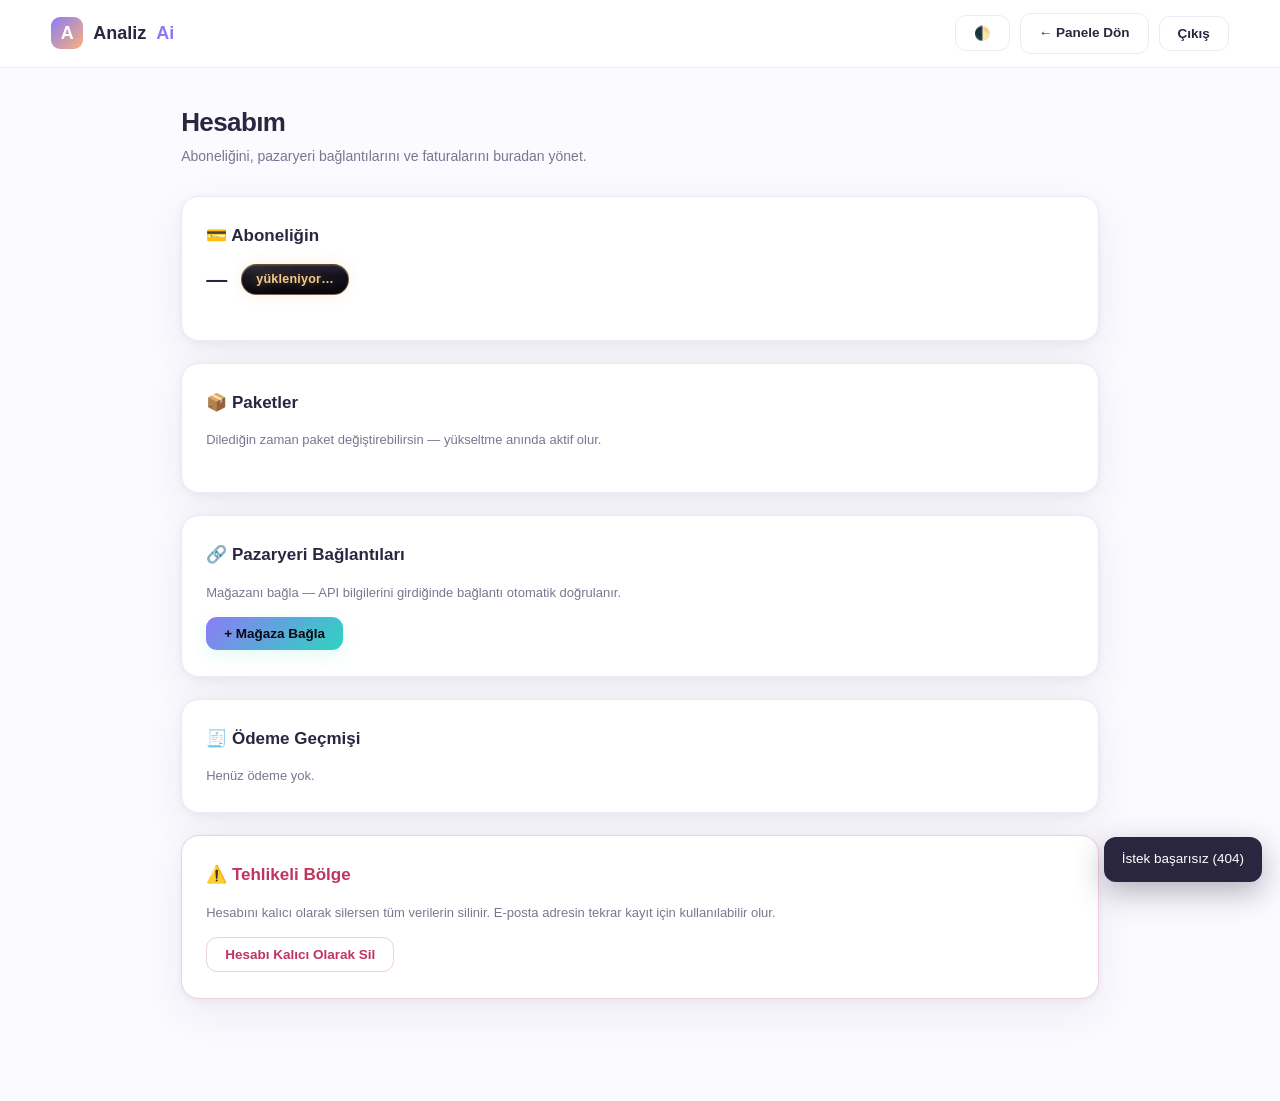
==== commit ebeae893: "UI detay modallari, paket ekrani ve Trendyol yorum cekme iyilestirmeleri" ====
--- a/app/static/account.html
+++ b/app/static/account.html
@@ -72,25 +72,111 @@
   /* mevcut plan */
   .planbar { display: flex; align-items: center; gap: 14px; flex-wrap: wrap; }
   .planname { font-size: 21px; font-weight: 800; }
-  .pill { border-radius: 999px; padding: 4px 13px; font-size: 12px; font-weight: 700; background: var(--lilac-soft); color: var(--lilac); }
-  .pill.warn { background: var(--peach-soft); color: #c07a33; }
+  .pill {
+    border-radius: 999px; padding: 5px 14px; font-size: 12.5px; font-weight: 800; letter-spacing: .02em;
+    color: #f5c98a;
+    background:
+      linear-gradient(145deg, rgba(255, 255, 255, 0.06) 0%, transparent 42%),
+      linear-gradient(180deg, #2a2838 0%, #14121c 38%, #0a090f 100%);
+    border: 1px solid rgba(255, 200, 120, 0.35);
+    box-shadow:
+      inset 0 1px 0 rgba(255, 255, 255, 0.12),
+      inset 0 -2px 6px rgba(0, 0, 0, 0.55),
+      0 0 14px rgba(245, 158, 90, 0.18);
+    text-shadow: 0 0 10px rgba(245, 201, 138, 0.35);
+  }
+  .pill.warn {
+    color: #ffb4b4;
+    border-color: rgba(255, 120, 120, 0.4);
+    box-shadow:
+      inset 0 1px 0 rgba(255, 255, 255, 0.1),
+      inset 0 -2px 6px rgba(0, 0, 0, 0.55),
+      0 0 12px rgba(255, 100, 100, 0.2);
+    text-shadow: 0 0 8px rgba(255, 180, 180, 0.3);
+  }
   .usage { margin-top: 18px; display: grid; grid-template-columns: repeat(auto-fill, minmax(200px, 1fr)); gap: 14px; }
-  .u { background: var(--card2); border: 1px solid var(--border); border-radius: 13px; padding: 12px 14px; }
-  .u .lbl { font-size: 12px; font-weight: 700; color: var(--muted); }
-  .u .val { font-size: 15px; font-weight: 800; margin: 2px 0 7px; }
-  .bar { height: 7px; border-radius: 99px; background: var(--lilac-soft); overflow: hidden; }
-  .bar i { display: block; height: 100%; border-radius: 99px; background: linear-gradient(90deg, var(--lilac), var(--peach)); }
+  .u {
+    position: relative; overflow: hidden;
+    border-radius: 13px; padding: 12px 14px 13px;
+    background:
+      linear-gradient(145deg, rgba(255, 255, 255, 0.05) 0%, transparent 40%),
+      linear-gradient(180deg, #2a2838 0%, #16141f 42%, #0a090f 100%);
+    border: 1px solid rgba(18, 14, 28, 0.95);
+    box-shadow:
+      inset 0 1px 0 rgba(255, 255, 255, 0.1),
+      inset 0 -3px 8px rgba(0, 0, 0, 0.5),
+      0 8px 20px rgba(0, 0, 0, 0.22);
+  }
+  .u::before {
+    content: "";
+    position: absolute; left: 0; right: 0; top: 0; height: 2px;
+    background: linear-gradient(90deg, #a78bfa, #5eead4);
+    opacity: .85;
+  }
+  .u .lbl { font-size: 12px; font-weight: 800; color: #b8b0d4; letter-spacing: .02em; }
+  .u .val { font-size: 16px; font-weight: 800; margin: 4px 0 9px; color: #f2efff; text-shadow: 0 0 10px rgba(167, 139, 250, 0.15); }
+  .bar {
+    height: 8px; border-radius: 99px; overflow: hidden;
+    background: rgba(0, 0, 0, 0.45);
+    border: 1px solid rgba(255, 255, 255, 0.06);
+    box-shadow: inset 0 1px 3px rgba(0, 0, 0, 0.55);
+  }
+  .bar i {
+    display: block; height: 100%; border-radius: 99px;
+    background: linear-gradient(90deg, #a78bfa, #f5c98a, #5eead4);
+    box-shadow: 0 0 10px rgba(167, 139, 250, 0.45);
+  }
   /* plan grid */
   .plans { display: grid; grid-template-columns: repeat(auto-fit, minmax(210px, 1fr)); gap: 14px; }
-  .plan { border: 1.5px solid var(--border); border-radius: 15px; padding: 20px 17px; display: flex; flex-direction: column; background: var(--card); position: relative; }
+  .plan {
+    border: 1.5px solid var(--border); border-radius: 15px; padding: 20px 17px; display: flex; flex-direction: column;
+    background: var(--card); position: relative; overflow: visible;
+    transition: transform .22s ease, box-shadow .22s ease, border-color .22s ease;
+  }
+  .plan:hover {
+    transform: translateY(-3px) scale(1.012);
+    box-shadow: 0 16px 34px rgba(0, 0, 0, 0.26);
+    border-color: rgba(167, 139, 250, 0.6);
+  }
+  .plan::after {
+    content: "";
+    position: absolute; left: 12%; right: 12%; top: 0; height: 16px; pointer-events: none;
+    background: radial-gradient(ellipse at top, rgba(167, 139, 250, 0.34), rgba(45, 212, 191, 0.1) 58%, transparent 78%);
+    filter: blur(4px);
+  }
+  .plan::before {
+    content: "";
+    position: absolute; left: 0; right: 0; top: 0; height: 2px;
+    background: linear-gradient(90deg, var(--lilac), var(--tl-teal, #2dd4bf));
+    opacity: .92;
+  }
   .plan.hot { border-color: var(--lilac); }
-  .plan.hot::before { content: "En popüler"; position: absolute; top: -11px; left: 14px; background: linear-gradient(135deg, var(--lilac), #a58ef8); color: #fff; font-size: 10.5px; font-weight: 700; padding: 3px 12px; border-radius: 999px; }
+  .plan.hot::before { content: "En popüler"; position: absolute; top: -12px; left: 14px; background: linear-gradient(135deg, var(--lilac), #a58ef8); color: #fff; font-size: 10.5px; font-weight: 700; padding: 3px 12px; border-radius: 999px; height: auto; right: auto; z-index: 5; opacity: 1; }
   .plan h3 { font-size: 14.5px; }
   .plan .price { font-size: 25px; font-weight: 800; margin: 6px 0 0; }
   .plan .per { font-size: 11.5px; color: var(--muted); margin-bottom: 12px; }
   .plan ul { list-style: none; flex: 1; margin-bottom: 14px; }
-  .plan li { font-size: 12.3px; color: var(--muted); padding: 3.5px 0; display: flex; gap: 6px; }
-  .plan li::before { content: "✓"; color: var(--lilac); font-weight: 800; }
+  .plan li {
+    font-size: 12.8px; color: #d8d2f3; padding: 3.5px 0; display: flex; gap: 6px;
+    text-shadow: 0 0 8px rgba(167, 139, 250, 0.1);
+  }
+  .plan li::before {
+    content: "✓"; color: #b9a8ff; font-weight: 900;
+    text-shadow: 0 0 10px rgba(167, 139, 250, 0.45);
+  }
+  .plan .num-em {
+    font-weight: 900;
+    color: #ff8a3d;
+    text-shadow: 0 0 8px rgba(255, 109, 58, 0.28);
+  }
+  .plan-actions { display: flex; gap: 8px; align-items: center; }
+  .plan-actions .btn { flex: 1; }
+  .detail-btn {
+    border: 1.5px solid var(--border); background: var(--card2); color: var(--ink);
+    width: 38px; height: 38px; border-radius: 11px; cursor: pointer; font-size: 16px; font-weight: 700;
+    transition: transform .2s, border-color .2s, background .2s;
+  }
+  .detail-btn:hover { transform: translateY(-1px); border-color: var(--lilac); background: var(--lilac-soft); }
   /* bağlantılar */
   .conn { display: flex; align-items: center; gap: 14px; border: 1px solid var(--border); border-radius: 14px; padding: 14px 16px; margin-bottom: 10px; flex-wrap: wrap; }
   .conn .logo { width: 40px; height: 40px; border-radius: 11px; display: flex; align-items: center; justify-content: center; font-weight: 900; font-size: 16px; color: #fff; }
@@ -115,6 +201,72 @@
   #toasts { position: fixed; right: 18px; bottom: 18px; display: flex; flex-direction: column; gap: 10px; z-index: 200; }
   .toast { background: #2b2640; color: #fff; border-radius: 12px; padding: 12px 18px; font-size: 13.5px; box-shadow: 0 10px 30px rgba(43,38,64,.35); max-width: 340px; }
   .toast.ok { background: #226649; }
+
+  /* Paket detaylı inceleme */
+  .plan-detail-backdrop { position: fixed; inset: 0; z-index: 130; background: rgba(7, 6, 14, 0.72); backdrop-filter: blur(2px); opacity: 0; pointer-events: none; transition: opacity .26s ease; }
+  .plan-detail-backdrop.on { opacity: 1; pointer-events: auto; }
+  .plan-ghost { position: fixed; z-index: 131; margin: 0; pointer-events: none;
+    transition: top .32s cubic-bezier(.2,.7,.2,1), left .32s cubic-bezier(.2,.7,.2,1), width .32s cubic-bezier(.2,.7,.2,1), height .32s cubic-bezier(.2,.7,.2,1), border-radius .32s cubic-bezier(.2,.7,.2,1), opacity .2s linear; }
+  .plan-detail-modal {
+    position: fixed; z-index: 132; left: 50%; top: 52%; transform: translate(-50%, -50%);
+    width: min(1100px, 90vw); height: min(820px, 88vh);
+    background: var(--card); border: 1px solid var(--border); border-radius: 20px;
+    box-shadow: 0 24px 80px rgba(20, 16, 40, 0.45);
+    opacity: 0; pointer-events: none; transition: opacity .2s ease;
+    display: flex; flex-direction: column; overflow: hidden;
+  }
+  .plan-detail-modal.on { opacity: 1; pointer-events: auto; }
+  .plan-detail-head {
+    position: relative; padding: 18px 22px; border-bottom: 1px solid var(--border);
+    display: flex; align-items: center; justify-content: space-between; gap: 14px;
+    background: var(--card2);
+  }
+  .plan-detail-head::before {
+    content: ""; position: absolute; left: 0; right: 0; top: 0; height: 3px;
+    background: linear-gradient(90deg, var(--lilac), var(--peach), var(--tl-teal, #2dd4bf));
+  }
+  .plan-detail-head::after {
+    content: ""; position: absolute; left: 14%; right: 14%; top: 0; height: 18px;
+    background: radial-gradient(ellipse at top, rgba(255, 179, 77, 0.36), rgba(110, 231, 214, 0.14) 58%, transparent 80%);
+    filter: blur(5px);
+    pointer-events: none;
+  }
+  .plan-detail-title { font-size: 28px; font-weight: 800; letter-spacing: -.5px; }
+  .plan-detail-sub { font-size: 14px; color: var(--muted); margin-top: 2px; }
+  .plan-detail-close { border: 1px solid var(--border); background: var(--card); color: var(--ink); border-radius: 12px; padding: 10px 14px; font-size: 14px; font-weight: 700; cursor: pointer; }
+  .plan-detail-body { padding: 18px 22px 24px; overflow: auto; display: grid; grid-template-columns: 1.1fr 1fr; gap: 16px; }
+  .pd-card {
+    background: linear-gradient(180deg, var(--card2), rgba(14, 12, 24, 0.96));
+    border: 1px solid rgba(20, 16, 34, 0.95);
+    border-radius: 14px; padding: 16px 16px;
+    position: relative; overflow: hidden;
+    box-shadow:
+      inset 0 0 0 1px rgba(255, 255, 255, 0.04),
+      inset 0 0 0 2px rgba(0, 0, 0, 0.42),
+      0 12px 28px rgba(0, 0, 0, 0.28);
+  }
+  .pd-card::before {
+    content: "";
+    position: absolute; left: 0; right: 0; top: 0; height: 2px;
+    background: linear-gradient(90deg, #ff9d57, #a78bfa, #5eead4);
+    opacity: .95;
+  }
+  .pd-card::after {
+    content: "";
+    position: absolute; left: 10%; right: 10%; top: 0; height: 16px;
+    background: radial-gradient(ellipse at top, rgba(255, 157, 87, 0.3), rgba(167, 139, 250, 0.12) 58%, transparent 80%);
+    filter: blur(4px);
+    pointer-events: none;
+  }
+  .pd-card h4 { font-size: 16px; margin-bottom: 10px; }
+  .pd-list { list-style: none; display: flex; flex-direction: column; gap: 8px; }
+  .pd-list li { font-size: 14px; color: var(--ink); display: flex; gap: 8px; line-height: 1.45; }
+  .pd-list li::before { content: "•"; color: var(--lilac); font-weight: 900; }
+  .pd-grid { display: grid; grid-template-columns: 1fr 1fr; gap: 10px; }
+  .pd-mini { background: var(--card); border: 1px solid var(--border); border-radius: 12px; padding: 10px 11px; }
+  .pd-mini b { display: block; font-size: 13px; margin-bottom: 4px; }
+  .pd-mini span { color: var(--muted); font-size: 12.5px; line-height: 1.4; }
+  @media (max-width: 900px) { .plan-detail-body { grid-template-columns: 1fr; } .plan-detail-title { font-size: 22px; } }
 </style>
 </head>
 <body>
@@ -211,6 +363,17 @@
 <div id="toasts"></div>
 
 <div class="overlay" id="delOverlay"><div class="modal" id="delModal"></div></div>
+<div id="planDetailBackdrop" class="plan-detail-backdrop"></div>
+<div id="planDetailModal" class="plan-detail-modal">
+  <div class="plan-detail-head">
+    <div>
+      <div class="plan-detail-title" id="pdTitle">Paket Detayı</div>
+      <div class="plan-detail-sub" id="pdSub"></div>
+    </div>
+    <button class="plan-detail-close" type="button" onclick="closePlanDetail()">Kapat ✕</button>
+  </div>
+  <div class="plan-detail-body" id="pdBody"></div>
+</div>
 
 <script>
 const $ = id => document.getElementById(id);
@@ -240,6 +403,96 @@
 const PLATFORM_COLORS = { trendyol: '#f27a1a', hepsiburada: '#ff6000', n11: '#5d3ebc', amazon: '#232f3e' };
 
 let me = null, plansData = null, platforms = [], editingConnId = null, checkoutPlan = null;
+let planGhost = null, planFromEl = null, planCloseTimer = null;
+
+const PLAN_AI_DETAILS = {
+  free: {
+    aiSummary: 'Temel AI başlangıç paketi. Ürün keşfi ve yorum okuma akışlarını hızlıca test etmek için.',
+    aiServices: [
+      'Listing Copilot: başlık + açıklama önerileri üretir (Aylık 3 ilan)',
+      'Review Reader: yorumlardan temel duygu ve konu çıkarımı yapar',
+      'Soru Cevap Asistanı: kısa ve güvenli yanıt önerir (Aylık 5 cevap)',
+      'Store Baseline Analizi: tek pazaryerinde temel performans özeti verir',
+    ],
+    models: [
+      ['Yorum Analiz Motoru', 'Temel duygu skoru + şikayet etiketi'],
+      ['İlan Metin Motoru', 'Kısa listing varyantları'],
+      ['Cevap Öneri Motoru', 'Müşteri sorularına hızlı yanıt taslağı'],
+      ['KPI Özetleyici', 'Sipariş/ürün/stok metrik özeti'],
+    ],
+    scenarios: [
+      'Yeni başlayan satıcı için AI test ortamı',
+      'Tek mağaza operasyonunu düzenli takip',
+      'İlk ürünlerde yorum analizi ile risk tespiti',
+    ],
+  },
+  starter: {
+    aiSummary: 'Günlük operasyon için optimize paket. Yorum + ilan + soru trafiğini tek panelden yönetir.',
+    aiServices: [
+      'Listing Copilot Pro: ürün başına çoklu metin varyantı (Aylık 30 ilan)',
+      'Review Intelligence: daha derin konu kırılımı + trend takibi (Aylık 500 yorum)',
+      'Q&A Assistant: otomatik öneri + ton uyumu (Aylık 100 cevap)',
+      'Insight Pack: iade/kargo/soru için aksiyon önerileri',
+    ],
+    models: [
+      ['Yorum Kök Neden Analizi', 'Kargo, kalite, beden vb. ayrıştırma'],
+      ['İçgörü Üretici', 'Haftalık aksiyon önerileri ve özet'],
+      ['Ürün İlan Asistanı', 'Dönüşüm odaklı metin önerileri'],
+      ['Soru Niyet Sınıflandırma', 'Soruları kategoriye ayırıp cevaplar'],
+    ],
+    scenarios: [
+      'İade oranını düşürmek için konu bazlı aksiyon',
+      'Ürün sayfasını AI ile haftalık iyileştirme',
+      'Soru cevap süresini kısaltıp memnuniyeti artırma',
+    ],
+  },
+  pro: {
+    aiSummary: 'Çok kanallı büyüme paketi. Gelişmiş analiz, buybox takibi ve dinamik fiyat kararları içerir.',
+    aiServices: [
+      'Unlimited Q&A ve Insight: yüksek soru hacminde sınırsız AI destek',
+      'Image + Listing Suite: ilan + satış görseli birlikte üretim (Aylık 200+200)',
+      'Buybox AI + Dynamic Pricing: rekabet ve marja göre öneri',
+      'Profit Intelligence: ciro/kâr trendlerini AI ile yorumlar',
+    ],
+    models: [
+      ['Fiyatlama Karar Motoru', 'Rakip + marj + stok bilgisine göre öneri'],
+      ['Buybox Tahminleyici', 'Buybox kazanım risk/skor analizi'],
+      ['Kârlılık Analizleyici', 'Kategori/ürün bazında gelir-kâr okuması'],
+      ['Görsel Üretim Motoru', 'Satış odaklı görsel ve banner önerisi'],
+    ],
+    scenarios: [
+      'Yoğun rekabette fiyatı manuel takip etmeden optimizasyon',
+      'Çok ürünlü mağazada kârlılık odaklı karar alma',
+      'Pazaryeri bazlı performans farklarını hızlı kapatma',
+    ],
+  },
+  enterprise: {
+    aiSummary: 'Kurumsal ölçekte tam otomasyon. Çok mağaza, yüksek hacim ve ileri düzey karar destek ihtiyaçları için.',
+    aiServices: [
+      'Limitsiz AI ilan/görsel/içgörü/soru-cevap akışı',
+      'Gelişmiş çok pazaryeri orkestrasyonu ve merkezi kontrol',
+      'Tam analitik + buybox + dinamik fiyatlama + özel içgörü raporları',
+      'Öncelikli destek ve süreç iyileştirme danışmanlığı',
+    ],
+    models: [
+      ['Omni-Channel Orchestrator', 'Tüm mağazalarda senkron AI karar akışı'],
+      ['Talep ve Trend Öngörü', 'Dönemsel talep değişimine göre öneri'],
+      ['Risk Erken Uyarı Modeli', 'İade/şikayet dalgalanmasını erken tespit'],
+      ['Kurumsal KPI Copilot', 'Ekip bazlı hedef ve performans takibi'],
+    ],
+    scenarios: [
+      'Birden çok ekip ve mağazayı tek panelden yönetme',
+      'Hızlı karar için otomatik içgörü ve uyarı sistemi',
+      'Kurumsal raporlama ve stratejik fiyat kararları',
+    ],
+  },
+};
+
+function highlightPlanNumbers(text) {
+  return esc(text).replace(/(^|[^\d])(\d{1,4})(?=[^\d]|$)/g, (m, p1, p2) => {
+    return p1 + '<span class="num-em">' + p2 + '</span>';
+  });
+}
 
 async function load() {
   me = await api('/api/auth/me');
@@ -282,13 +535,88 @@
       '<h3>' + p.name + '</h3>' +
       '<div class="price">' + (p.price ? '₺' + p.price : 'Ücretsiz') + '</div>' +
       '<div class="per">' + (p.price ? 'aylık' : p.tagline) + '</div>' +
-      '<ul>' + p.bullets.map(b => '<li>' + b + '</li>').join('') + '</ul>' +
+      '<ul>' + p.bullets.map(b => '<li>' + esc(b) + '</li>').join('') + '</ul>' +
+      '<div class="plan-actions">' +
       (cur
         ? '<button class="btn ghost" disabled>Mevcut paketin</button>'
         : '<button class="btn ' + (p.popular ? 'primary' : 'ghost') + '" onclick="openPay(\'' + p.key + '\')">' +
           (p.price ? 'Bu Pakete Geç' : 'Ücretsize Dön') + '</button>') +
+      '<button class="detail-btn" type="button" title="Detaylı incele" aria-label="Detaylı incele" onclick="openPlanDetail(\'' + p.key + '\', this)">⤢</button>' +
+      '</div>' +
       '</div>';
   }).join('');
+}
+
+function renderPlanDetail(planKey) {
+  const p = plansData?.plans?.find(x => x.key === planKey);
+  const d = PLAN_AI_DETAILS[planKey] || PLAN_AI_DETAILS.starter;
+  if (!p) return;
+  $('pdTitle').textContent = p.name + ' Paketi';
+  $('pdSub').textContent = (p.price ? '₺' + p.price + '/ay' : 'Ücretsiz') + ' · ' + (p.tagline || 'AI hizmet detayları');
+  $('pdBody').innerHTML =
+    '<section class="pd-card">' +
+      '<h4>🚀 Bu pakette AI nasıl çalışır?</h4>' +
+      '<p class="muted" style="font-size:14px;line-height:1.6;margin-bottom:10px;color:var(--ink)">' + esc(d.aiSummary) + '</p>' +
+      '<ul class="pd-list">' + d.aiServices.map(i => '<li>' + esc(i) + '</li>').join('') + '</ul>' +
+      '<h4 style="margin-top:14px">📌 Kullanım senaryoları</h4>' +
+      '<ul class="pd-list">' + d.scenarios.map(i => '<li>' + esc(i) + '</li>').join('') + '</ul>' +
+    '</section>' +
+    '<section class="pd-card">' +
+      '<h4>🧠 Yapay zeka yetenekleri</h4>' +
+      '<div class="pd-grid">' + d.models.map(m => '<div class="pd-mini"><b>' + esc(m[0]) + '</b><span>' + esc(m[1]) + '</span></div>').join('') + '</div>' +
+      '<h4 style="margin-top:14px">✅ Pakete dahil başlıklar</h4>' +
+      '<ul class="pd-list">' + p.bullets.map(i => '<li>' + esc(i) + '</li>').join('') + '</ul>' +
+    '</section>';
+}
+
+function closePlanDetail() {
+  const backdrop = $('planDetailBackdrop');
+  const modal = $('planDetailModal');
+  if (planCloseTimer) { clearTimeout(planCloseTimer); planCloseTimer = null; }
+  backdrop.classList.remove('on');
+  modal.classList.remove('on');
+  if (planGhost) planGhost.style.opacity = '0';
+  planCloseTimer = setTimeout(() => {
+    if (planGhost) planGhost.remove();
+    planGhost = null;
+    if (planFromEl) planFromEl.style.visibility = '';
+    planFromEl = null;
+    planCloseTimer = null;
+  }, 220);
+}
+
+function openPlanDetail(planKey, triggerBtn) {
+  const card = triggerBtn?.closest('.plan');
+  if (!card) return;
+  const backdrop = $('planDetailBackdrop');
+  const modal = $('planDetailModal');
+  if (planCloseTimer) { clearTimeout(planCloseTimer); planCloseTimer = null; }
+  if (planGhost) { planGhost.remove(); planGhost = null; }
+  if (planFromEl) planFromEl.style.visibility = '';
+
+  renderPlanDetail(planKey);
+  planFromEl = card;
+  const from = card.getBoundingClientRect();
+  planGhost = card.cloneNode(true);
+  planGhost.classList.add('plan-ghost');
+  planGhost.style.top = from.top + 'px';
+  planGhost.style.left = from.left + 'px';
+  planGhost.style.width = from.width + 'px';
+  planGhost.style.height = from.height + 'px';
+  planGhost.style.borderRadius = getComputedStyle(card).borderRadius;
+  document.body.appendChild(planGhost);
+  card.style.visibility = 'hidden';
+
+  requestAnimationFrame(() => {
+    const to = modal.getBoundingClientRect();
+    backdrop.classList.add('on');
+    modal.classList.add('on');
+    planGhost.style.top = to.top + 'px';
+    planGhost.style.left = to.left + 'px';
+    planGhost.style.width = to.width + 'px';
+    planGhost.style.height = to.height + 'px';
+    planGhost.style.borderRadius = '20px';
+  });
 }
 
 function openPay(planKey) {
@@ -441,6 +769,8 @@
 }
 
 load().catch(e => toast(e.message));
+$('planDetailBackdrop').addEventListener('click', closePlanDetail);
+document.addEventListener('keydown', e => { if (e.key === 'Escape') closePlanDetail(); });
 
 function openDeleteStep1() {
   $('delModal').innerHTML = '<h2>Hesabı silmek istiyor musun?</h2><p class="muted">Bu işlem geri alınamaz. E-posta adresin tekrar kayıt için kullanılabilir olur.</p><div style="display:flex;gap:10px;margin-top:18px"><button class="btn danger" style="flex:1" onclick="openDeleteStep2()">Evet, devam et</button><button class="btn ghost" onclick="closeDelete()">Vazgeç</button></div>';
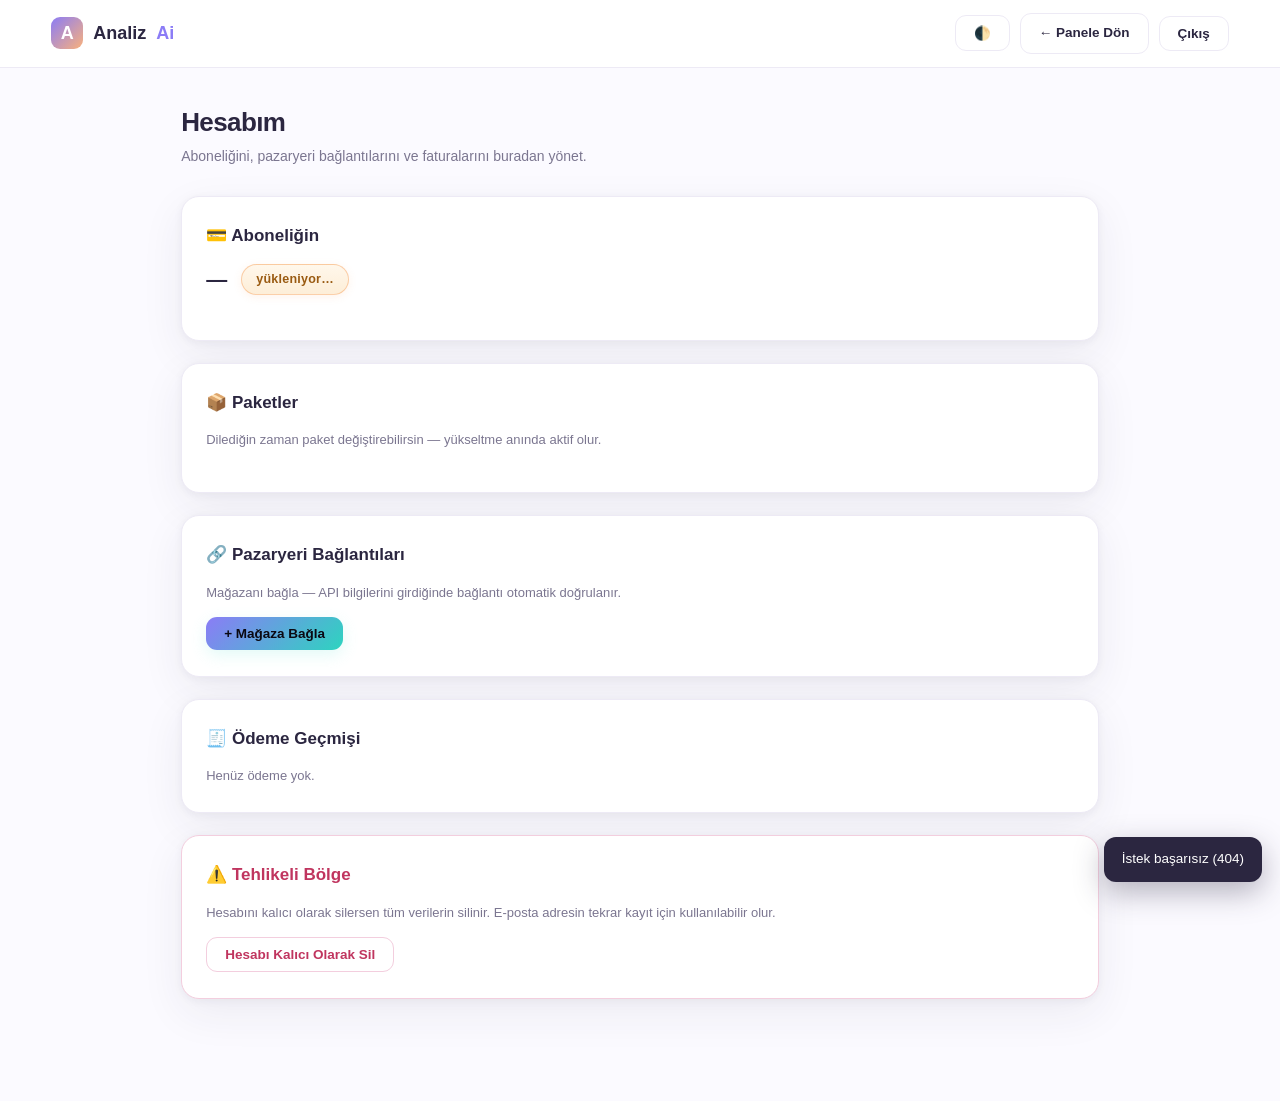
==== commit 3d882e20: "Aktif magaza secimi, ayarlar sekmesi ve TR/EN dil destegi. Hesabimda Sec ile tek magaza aktife alini" ====
--- a/app/static/account.html
+++ b/app/static/account.html
@@ -74,6 +74,20 @@
   .planname { font-size: 21px; font-weight: 800; }
   .pill {
     border-radius: 999px; padding: 5px 14px; font-size: 12.5px; font-weight: 800; letter-spacing: .02em;
+    color: #9a5b12;
+    background: linear-gradient(180deg, #fff7eb 0%, #fdeed8 100%);
+    border: 1px solid rgba(245, 158, 90, 0.45);
+    box-shadow: 0 2px 8px rgba(245, 158, 90, 0.12);
+    text-shadow: none;
+  }
+  .pill.warn {
+    color: #b3305f;
+    border-color: rgba(192, 53, 95, 0.3);
+    background: linear-gradient(180deg, #fff5f8 0%, #fde8ef 100%);
+    box-shadow: 0 2px 8px rgba(192, 53, 95, 0.1);
+    text-shadow: none;
+  }
+  html[data-theme="dark"] .pill {
     color: #f5c98a;
     background:
       linear-gradient(145deg, rgba(255, 255, 255, 0.06) 0%, transparent 42%),
@@ -85,7 +99,7 @@
       0 0 14px rgba(245, 158, 90, 0.18);
     text-shadow: 0 0 10px rgba(245, 201, 138, 0.35);
   }
-  .pill.warn {
+  html[data-theme="dark"] .pill.warn {
     color: #ffb4b4;
     border-color: rgba(255, 120, 120, 0.4);
     box-shadow:
@@ -95,9 +109,34 @@
     text-shadow: 0 0 8px rgba(255, 180, 180, 0.3);
   }
   .usage { margin-top: 18px; display: grid; grid-template-columns: repeat(auto-fill, minmax(200px, 1fr)); gap: 14px; }
+  /* Aydınlık mod: açık kartlar + koyu yazı */
   .u {
     position: relative; overflow: hidden;
     border-radius: 13px; padding: 12px 14px 13px;
+    background: linear-gradient(180deg, #ffffff 0%, #f6f4fc 100%);
+    border: 1px solid var(--border);
+    box-shadow: var(--shadow);
+  }
+  .u::before {
+    content: "";
+    position: absolute; left: 0; right: 0; top: 0; height: 2px;
+    background: linear-gradient(90deg, #a78bfa, #5eead4);
+    opacity: .9;
+  }
+  .u .lbl { font-size: 12px; font-weight: 800; color: #5a5470; letter-spacing: .02em; }
+  .u .val { font-size: 16px; font-weight: 800; margin: 4px 0 9px; color: #2b2640; text-shadow: none; }
+  .bar {
+    height: 8px; border-radius: 99px; overflow: hidden;
+    background: #ebe7f5;
+    border: 1px solid rgba(43, 38, 64, 0.06);
+    box-shadow: inset 0 1px 2px rgba(43, 38, 64, 0.06);
+  }
+  .bar i {
+    display: block; height: 100%; border-radius: 99px;
+    background: linear-gradient(90deg, #a78bfa, #f5c98a, #5eead4);
+    box-shadow: 0 0 8px rgba(167, 139, 250, 0.35);
+  }
+  html[data-theme="dark"] .u {
     background:
       linear-gradient(145deg, rgba(255, 255, 255, 0.05) 0%, transparent 40%),
       linear-gradient(180deg, #2a2838 0%, #16141f 42%, #0a090f 100%);
@@ -107,24 +146,12 @@
       inset 0 -3px 8px rgba(0, 0, 0, 0.5),
       0 8px 20px rgba(0, 0, 0, 0.22);
   }
-  .u::before {
-    content: "";
-    position: absolute; left: 0; right: 0; top: 0; height: 2px;
-    background: linear-gradient(90deg, #a78bfa, #5eead4);
-    opacity: .85;
-  }
-  .u .lbl { font-size: 12px; font-weight: 800; color: #b8b0d4; letter-spacing: .02em; }
-  .u .val { font-size: 16px; font-weight: 800; margin: 4px 0 9px; color: #f2efff; text-shadow: 0 0 10px rgba(167, 139, 250, 0.15); }
-  .bar {
-    height: 8px; border-radius: 99px; overflow: hidden;
+  html[data-theme="dark"] .u .lbl { color: #b8b0d4; }
+  html[data-theme="dark"] .u .val { color: #f2efff; text-shadow: 0 0 10px rgba(167, 139, 250, 0.15); }
+  html[data-theme="dark"] .bar {
     background: rgba(0, 0, 0, 0.45);
     border: 1px solid rgba(255, 255, 255, 0.06);
     box-shadow: inset 0 1px 3px rgba(0, 0, 0, 0.55);
-  }
-  .bar i {
-    display: block; height: 100%; border-radius: 99px;
-    background: linear-gradient(90deg, #a78bfa, #f5c98a, #5eead4);
-    box-shadow: 0 0 10px rgba(167, 139, 250, 0.45);
   }
   /* plan grid */
   .plans { display: grid; grid-template-columns: repeat(auto-fit, minmax(210px, 1fr)); gap: 14px; }
@@ -152,38 +179,76 @@
   }
   .plan.hot { border-color: var(--lilac); }
   .plan.hot::before { content: "En popüler"; position: absolute; top: -12px; left: 14px; background: linear-gradient(135deg, var(--lilac), #a58ef8); color: #fff; font-size: 10.5px; font-weight: 700; padding: 3px 12px; border-radius: 999px; height: auto; right: auto; z-index: 5; opacity: 1; }
-  .plan h3 { font-size: 14.5px; }
-  .plan .price { font-size: 25px; font-weight: 800; margin: 6px 0 0; }
+  .plan h3 { font-size: 14.5px; color: var(--ink); }
+  .plan .price { font-size: 25px; font-weight: 800; margin: 6px 0 0; color: var(--ink); }
   .plan .per { font-size: 11.5px; color: var(--muted); margin-bottom: 12px; }
   .plan ul { list-style: none; flex: 1; margin-bottom: 14px; }
   .plan li {
-    font-size: 12.8px; color: #d8d2f3; padding: 3.5px 0; display: flex; gap: 6px;
+    font-size: 12.8px; color: #3d3854; padding: 3.5px 0; display: flex; gap: 6px;
+    text-shadow: none; font-weight: 550;
+  }
+  .plan li::before {
+    content: "✓"; color: #6d5ef0; font-weight: 900;
+    text-shadow: none;
+  }
+  html[data-theme="dark"] .plan li {
+    color: #d8d2f3;
     text-shadow: 0 0 8px rgba(167, 139, 250, 0.1);
   }
-  .plan li::before {
-    content: "✓"; color: #b9a8ff; font-weight: 900;
+  html[data-theme="dark"] .plan li::before {
+    color: #b9a8ff;
     text-shadow: 0 0 10px rgba(167, 139, 250, 0.45);
   }
   .plan .num-em {
     font-weight: 900;
+    color: #e06b1f;
+    text-shadow: none;
+  }
+  html[data-theme="dark"] .plan .num-em {
     color: #ff8a3d;
     text-shadow: 0 0 8px rgba(255, 109, 58, 0.28);
   }
   .plan-actions { display: flex; gap: 8px; align-items: center; }
   .plan-actions .btn { flex: 1; }
   .detail-btn {
-    border: 1.5px solid var(--border); background: var(--card2); color: var(--ink);
-    width: 38px; height: 38px; border-radius: 11px; cursor: pointer; font-size: 16px; font-weight: 700;
+    display: inline-flex; align-items: center; justify-content: center;
+    flex-shrink: 0;
+    border: 1.5px solid var(--border); background: #f3f4f8; color: #2b2640;
+    width: 38px; height: 38px; padding: 0;
+    border-radius: 11px; cursor: pointer; font-family: inherit;
+    font-size: 16px; font-weight: 700; line-height: 1;
     transition: transform .2s, border-color .2s, background .2s;
   }
-  .detail-btn:hover { transform: translateY(-1px); border-color: var(--lilac); background: var(--lilac-soft); }
+  .detail-btn:hover,
+  .detail-btn:focus-visible {
+    transform: translateY(-1px);
+    border-color: rgba(167, 139, 250, 0.55);
+    background: #eef0f7;
+  }
+  html[data-theme="dark"] .detail-btn {
+    background: var(--card2); color: var(--ink);
+  }
+  html[data-theme="dark"] .detail-btn:hover,
+  html[data-theme="dark"] .detail-btn:focus-visible {
+    border-color: var(--lilac); background: var(--lilac-soft);
+  }
   /* bağlantılar */
   .conn { display: flex; align-items: center; gap: 14px; border: 1px solid var(--border); border-radius: 14px; padding: 14px 16px; margin-bottom: 10px; flex-wrap: wrap; }
   .conn .logo { width: 40px; height: 40px; border-radius: 11px; display: flex; align-items: center; justify-content: center; font-weight: 900; font-size: 16px; color: #fff; }
   .conn .nm { font-weight: 800; font-size: 14.5px; }
   .conn .st { font-size: 12px; font-weight: 700; }
   .st.active { color: var(--ok); } .st.error { color: #c0355f; } .st.unverified { color: #c07a33; }
-  .conn .acts { margin-left: auto; display: flex; gap: 8px; }
+  .conn .acts { margin-left: auto; display: flex; gap: 8px; flex-wrap: wrap; }
+  .btn.select-store {
+    background: var(--card); color: var(--ink); border: 1.5px solid var(--border);
+  }
+  .btn.select-store.on {
+    background: #e5f7ec; color: #166534; border-color: #86efac;
+    box-shadow: 0 0 0 2px rgba(34, 197, 94, 0.18);
+  }
+  html[data-theme="dark"] .btn.select-store.on {
+    background: rgba(46, 160, 110, 0.22); color: #7dffa8; border-color: rgba(110, 231, 214, 0.45);
+  }
   label { display: block; font-size: 12.5px; font-weight: 700; margin: 12px 0 5px; }
   input, select { width: 100%; padding: 10px 13px; border: 1.5px solid var(--border); border-radius: 10px; font-size: 14px; outline: none; background: var(--card2); color: var(--ink); }
   input:focus, select:focus { border-color: var(--lilac); }
@@ -236,14 +301,12 @@
   .plan-detail-close { border: 1px solid var(--border); background: var(--card); color: var(--ink); border-radius: 12px; padding: 10px 14px; font-size: 14px; font-weight: 700; cursor: pointer; }
   .plan-detail-body { padding: 18px 22px 24px; overflow: auto; display: grid; grid-template-columns: 1.1fr 1fr; gap: 16px; }
   .pd-card {
-    background: linear-gradient(180deg, var(--card2), rgba(14, 12, 24, 0.96));
-    border: 1px solid rgba(20, 16, 34, 0.95);
+    background: linear-gradient(180deg, #ffffff 0%, #f5f3fb 100%);
+    border: 1px solid var(--border);
     border-radius: 14px; padding: 16px 16px;
     position: relative; overflow: hidden;
-    box-shadow:
-      inset 0 0 0 1px rgba(255, 255, 255, 0.04),
-      inset 0 0 0 2px rgba(0, 0, 0, 0.42),
-      0 12px 28px rgba(0, 0, 0, 0.28);
+    color: var(--ink);
+    box-shadow: var(--shadow);
   }
   .pd-card::before {
     content: "";
@@ -254,18 +317,36 @@
   .pd-card::after {
     content: "";
     position: absolute; left: 10%; right: 10%; top: 0; height: 16px;
-    background: radial-gradient(ellipse at top, rgba(255, 157, 87, 0.3), rgba(167, 139, 250, 0.12) 58%, transparent 80%);
+    background: radial-gradient(ellipse at top, rgba(255, 157, 87, 0.22), rgba(167, 139, 250, 0.1) 58%, transparent 80%);
     filter: blur(4px);
     pointer-events: none;
   }
-  .pd-card h4 { font-size: 16px; margin-bottom: 10px; }
+  .pd-card h4 { font-size: 16px; margin-bottom: 10px; color: #2b2640; }
+  .pd-card .muted, .pd-card p { color: #3d3854 !important; }
   .pd-list { list-style: none; display: flex; flex-direction: column; gap: 8px; }
-  .pd-list li { font-size: 14px; color: var(--ink); display: flex; gap: 8px; line-height: 1.45; }
-  .pd-list li::before { content: "•"; color: var(--lilac); font-weight: 900; }
+  .pd-list li { font-size: 14px; color: #3d3854; display: flex; gap: 8px; line-height: 1.45; font-weight: 550; }
+  .pd-list li::before { content: "•"; color: #6d5ef0; font-weight: 900; }
   .pd-grid { display: grid; grid-template-columns: 1fr 1fr; gap: 10px; }
-  .pd-mini { background: var(--card); border: 1px solid var(--border); border-radius: 12px; padding: 10px 11px; }
-  .pd-mini b { display: block; font-size: 13px; margin-bottom: 4px; }
-  .pd-mini span { color: var(--muted); font-size: 12.5px; line-height: 1.4; }
+  .pd-mini { background: #fff; border: 1px solid var(--border); border-radius: 12px; padding: 10px 11px; }
+  .pd-mini b { display: block; font-size: 13px; margin-bottom: 4px; color: #2b2640; }
+  .pd-mini span { color: #5a5470; font-size: 12.5px; line-height: 1.4; }
+  html[data-theme="dark"] .pd-card {
+    background: linear-gradient(180deg, var(--card2), rgba(14, 12, 24, 0.96));
+    border: 1px solid rgba(20, 16, 34, 0.95);
+    color: var(--ink);
+    box-shadow:
+      inset 0 0 0 1px rgba(255, 255, 255, 0.04),
+      inset 0 0 0 2px rgba(0, 0, 0, 0.42),
+      0 12px 28px rgba(0, 0, 0, 0.28);
+  }
+  html[data-theme="dark"] .pd-card h4 { color: var(--ink); }
+  html[data-theme="dark"] .pd-card .muted,
+  html[data-theme="dark"] .pd-card p { color: #d8d2f3 !important; }
+  html[data-theme="dark"] .pd-list li { color: #e2dcf4; }
+  html[data-theme="dark"] .pd-list li::before { color: var(--lilac); }
+  html[data-theme="dark"] .pd-mini { background: var(--card); border-color: var(--border); }
+  html[data-theme="dark"] .pd-mini b { color: var(--ink); }
+  html[data-theme="dark"] .pd-mini span { color: var(--muted); }
   @media (max-width: 900px) { .plan-detail-body { grid-template-columns: 1fr; } .plan-detail-title { font-size: 22px; } }
 </style>
 </head>
@@ -541,7 +622,7 @@
         ? '<button class="btn ghost" disabled>Mevcut paketin</button>'
         : '<button class="btn ' + (p.popular ? 'primary' : 'ghost') + '" onclick="openPay(\'' + p.key + '\')">' +
           (p.price ? 'Bu Pakete Geç' : 'Ücretsize Dön') + '</button>') +
-      '<button class="detail-btn" type="button" title="Detaylı incele" aria-label="Detaylı incele" onclick="openPlanDetail(\'' + p.key + '\', this)">⤢</button>' +
+      '<button class="detail-btn" type="button" title="Detaylı incele" aria-label="Detaylı incele" onclick="openPlanDetail(\'' + p.key + '\', this)">→</button>' +
       '</div>' +
       '</div>';
   }).join('');
@@ -672,23 +753,52 @@
 }
 
 // ---- bağlantılar ----
+let ACTIVE_PLATFORM = '';
+
 async function loadConns() {
-  const [conns, plats] = await Promise.all([api('/api/connections'), platforms.length ? platforms : api('/api/connections/platforms')]);
+  const [conns, plats, settings] = await Promise.all([
+    api('/api/connections'),
+    platforms.length ? platforms : api('/api/connections/platforms'),
+    api('/api/mp/settings').catch(() => ({})),
+  ]);
   platforms = plats;
+  ACTIVE_PLATFORM = settings.active_platform || '';
+  if (ACTIVE_PLATFORM && !conns.some(c => c.platform === ACTIVE_PLATFORM)) ACTIVE_PLATFORM = '';
   $('connList').innerHTML = conns.length ? conns.map(c => {
     const stTxt = { active: '● bağlı', error: '● hata', unverified: '● doğrulanmadı' }[c.status] || esc(c.status);
-    return '<div class="conn">' +
+    const selected = ACTIVE_PLATFORM === c.platform;
+    return '<div class="conn' + (selected ? ' conn-active' : '') + '">' +
       '<div class="logo" style="background:' + (PLATFORM_COLORS[c.platform] || '#8b7cf6') + '">' + esc((c.platform_name || '?')[0]) + '</div>' +
       '<div><div class="nm">' + esc(c.platform_name) + (c.label ? ' · ' + esc(c.label) : '') + '</div>' +
       '<div class="st ' + esc(c.status) + '">' + stTxt + '</div>' +
       '<div class="muted" style="font-size:11.5px">' + (c.capabilities || []).map(esc).join(' · ') + '</div></div>' +
       '<div class="acts">' +
+      '<button class="btn sm select-store' + (selected ? ' on' : '') + '" type="button" onclick="selectStore(\'' + esc(c.platform) + '\')">' +
+        (selected ? '✓ Seçili' : 'Seç') + '</button>' +
       '<button class="btn ghost sm" onclick="testConn(\'' + c.id + '\')">Test Et</button>' +
       '<button class="btn ghost sm" onclick="openConnModal(\'' + c.id + '\')">Düzenle</button>' +
       '<button class="btn danger sm" onclick="delConn(\'' + c.id + '\')">Sil</button>' +
       '</div></div>';
   }).join('') : '<p class="muted" style="margin-bottom:12px">Henüz bağlı mağaza yok.</p>';
   window._conns = conns;
+}
+
+async function selectStore(platform) {
+  try {
+    await api('/api/mp/settings', {
+      method: 'POST',
+      headers: { 'Content-Type': 'application/json' },
+      body: JSON.stringify({ active_platform: platform }),
+    });
+    await api('/api/assistant/settings', {
+      method: 'POST',
+      headers: { 'Content-Type': 'application/json' },
+      body: JSON.stringify({ platform }),
+    }).catch(() => {});
+    ACTIVE_PLATFORM = platform;
+    toast((platform === 'trendyol' ? 'Trendyol' : platform === 'amazon' ? 'Amazon TR' : platform) + ' aktif mağaza olarak seçildi.', true);
+    await loadConns();
+  } catch (e) { toast(e.message); }
 }
 
 function openConnModal(id) {
@@ -754,7 +864,19 @@
 }
 async function delConn(id) {
   if (!confirm('Bu mağaza bağlantısını silmek istediğine emin misin?')) return;
-  try { await api('/api/connections/' + id, { method: 'DELETE' }); toast('Bağlantı silindi.', true); await loadConns(); }
+  try {
+    const row = (window._conns || []).find(c => c.id === id);
+    await api('/api/connections/' + id, { method: 'DELETE' });
+    if (row && row.platform === ACTIVE_PLATFORM) {
+      ACTIVE_PLATFORM = '';
+      await api('/api/mp/settings', {
+        method: 'POST', headers: { 'Content-Type': 'application/json' },
+        body: JSON.stringify({ active_platform: null }),
+      }).catch(() => {});
+    }
+    toast('Bağlantı silindi.', true);
+    await loadConns();
+  }
   catch (e) { toast(e.message); }
 }
 
